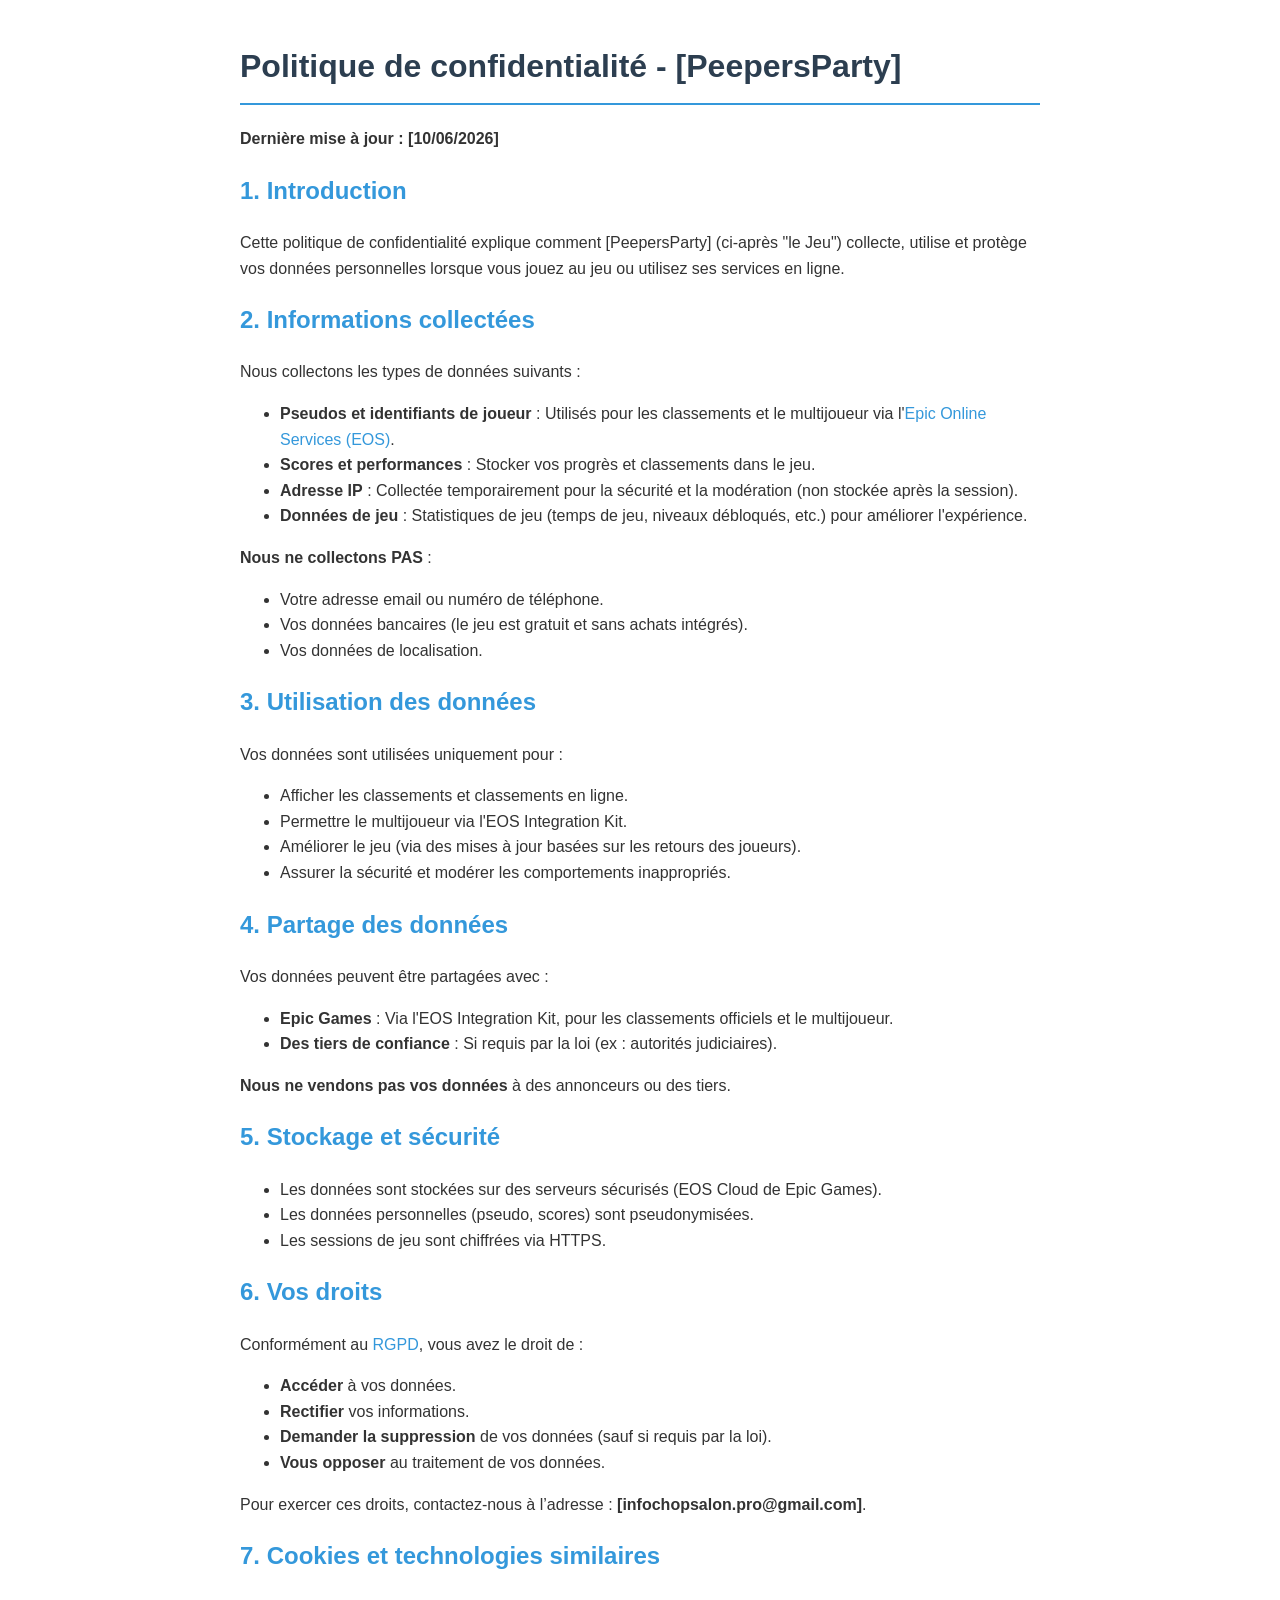
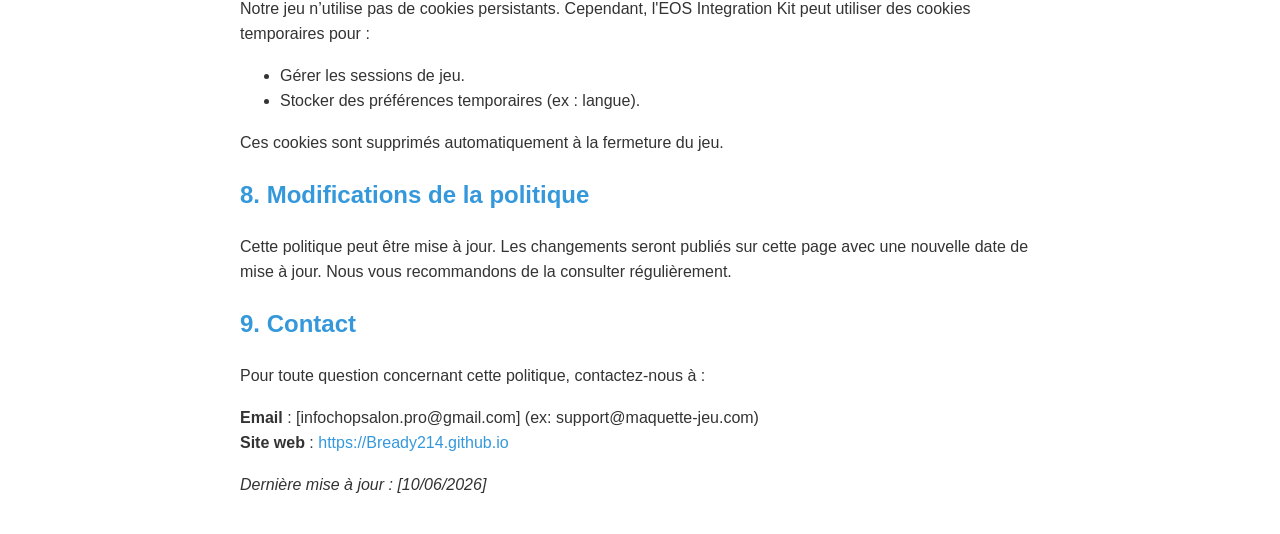
==== privacy-policy.html @ 351abbfc "Create privacy-policy.html" ====
<!DOCTYPE html>
<html>
<head>
    <title>Politique de confidentialité - [PeepersParty]</title>
    <meta charset="UTF-8">
    <style>
        body { font-family: Arial, sans-serif; line-height: 1.6; padding: 20px; max-width: 800px; margin: 0 auto; color: #333; }
        h1 { color: #2c3e50; border-bottom: 2px solid #3498db; padding-bottom: 10px; }
        h2 { color: #3498db; margin-top: 20px; }
        a { color: #3498db; text-decoration: none; }
        a:hover { text-decoration: underline; }
    </style>
</head>
<body>
    <h1>Politique de confidentialité - [PeepersParty]</h1>

    <p><strong>Dernière mise à jour : [10/06/2026]</strong></p>

    <h2>1. Introduction</h2>
    <p>Cette politique de confidentialité explique comment [PeepersParty] (ci-après "le Jeu") collecte, utilise et protège vos données personnelles lorsque vous jouez au jeu ou utilisez ses services en ligne.</p>

    <h2>2. Informations collectées</h2>
    <p>Nous collectons les types de données suivants :</p>
    <ul>
        <li><strong>Pseudos et identifiants de joueur</strong> : Utilisés pour les classements et le multijoueur via l'<a href="https://dev.epicgames.com/docs/fr/services" target="_blank">Epic Online Services (EOS)</a>.</li>
        <li><strong>Scores et performances</strong> : Stocker vos progrès et classements dans le jeu.</li>
        <li><strong>Adresse IP</strong> : Collectée temporairement pour la sécurité et la modération (non stockée après la session).</li>
        <li><strong>Données de jeu</strong> : Statistiques de jeu (temps de jeu, niveaux débloqués, etc.) pour améliorer l'expérience.</li>
    </ul>
    <p><strong>Nous ne collectons PAS</strong> :</p>
    <ul>
        <li>Votre adresse email ou numéro de téléphone.</li>
        <li>Vos données bancaires (le jeu est gratuit et sans achats intégrés).</li>
        <li>Vos données de localisation.</li>
    </ul>

    <h2>3. Utilisation des données</h2>
    <p>Vos données sont utilisées uniquement pour :</p>
    <ul>
        <li>Afficher les classements et classements en ligne.</li>
        <li>Permettre le multijoueur via l'EOS Integration Kit.</li>
        <li>Améliorer le jeu (via des mises à jour basées sur les retours des joueurs).</li>
        <li>Assurer la sécurité et modérer les comportements inappropriés.</li>
    </ul>

    <h2>4. Partage des données</h2>
    <p>Vos données peuvent être partagées avec :</p>
    <ul>
        <li><strong>Epic Games</strong> : Via l'EOS Integration Kit, pour les classements officiels et le multijoueur.</li>
        <li><strong>Des tiers de confiance</strong> : Si requis par la loi (ex : autorités judiciaires).</li>
    </ul>
    <p><strong>Nous ne vendons pas vos données</strong> à des annonceurs ou des tiers.</p>

    <h2>5. Stockage et sécurité</h2>
    <ul>
        <li>Les données sont stockées sur des serveurs sécurisés (EOS Cloud de Epic Games).</li>
        <li>Les données personnelles (pseudo, scores) sont pseudonymisées.</li>
        <li>Les sessions de jeu sont chiffrées via HTTPS.</li>
    </ul>

    <h2>6. Vos droits</h2>
    <p>Conformément au <a href="https://eur-lex.europa.eu/legal-content/FR/TXT/?uri=CELEX%3A32016R0679" target="_blank">RGPD</a>, vous avez le droit de :</p>
    <ul>
        <li><strong>Accéder</strong> à vos données.</li>
        <li><strong>Rectifier</strong> vos informations.</li>
        <li><strong>Demander la suppression</strong> de vos données (sauf si requis par la loi).</li>
        <li><strong>Vous opposer</strong> au traitement de vos données.</li>
    </ul>
    <p>Pour exercer ces droits, contactez-nous à l’adresse : <strong>[infochopsalon.pro@gmail.com]</strong>.</p>

    <h2>7. Cookies et technologies similaires</h2>
    <p>Notre jeu n’utilise pas de cookies persistants. Cependant, l'EOS Integration Kit peut utiliser des cookies temporaires pour :</p>
    <ul>
        <li>Gérer les sessions de jeu.</li>
        <li>Stocker des préférences temporaires (ex : langue).</li>
    </ul>
    <p>Ces cookies sont supprimés automatiquement à la fermeture du jeu.</p>

    <h2>8. Modifications de la politique</h2>
    <p>Cette politique peut être mise à jour. Les changements seront publiés sur cette page avec une nouvelle date de mise à jour. Nous vous recommandons de la consulter régulièrement.</p>

    <h2>9. Contact</h2>
    <p>Pour toute question concernant cette politique, contactez-nous à :</p>
    <p><strong>Email</strong> : [infochopsalon.pro@gmail.com] (ex: support@maquette-jeu.com)<br>
    <strong>Site web</strong> : <a href="https://Bready214.github.io">https://Bready214.github.io</a></p>

    <p><em>Dernière mise à jour : [10/06/2026]</em></p>
</body>
</html>
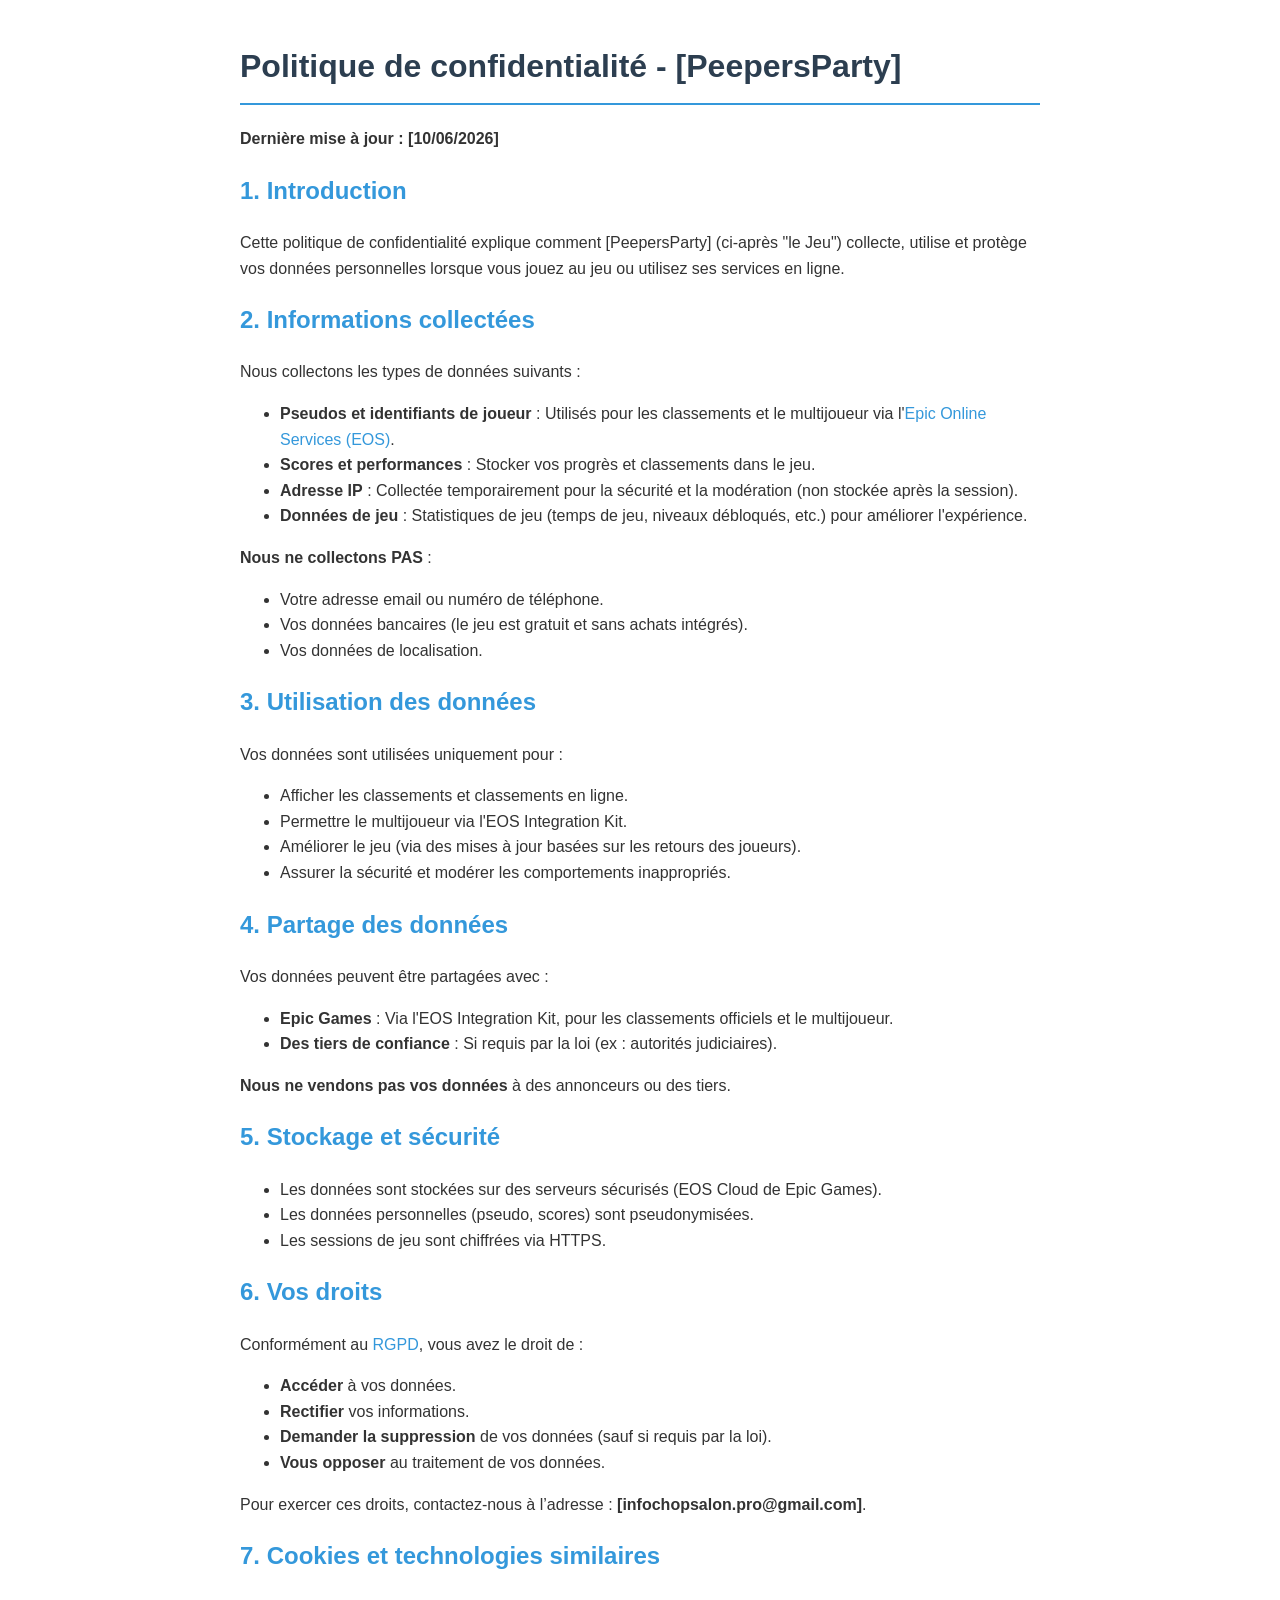
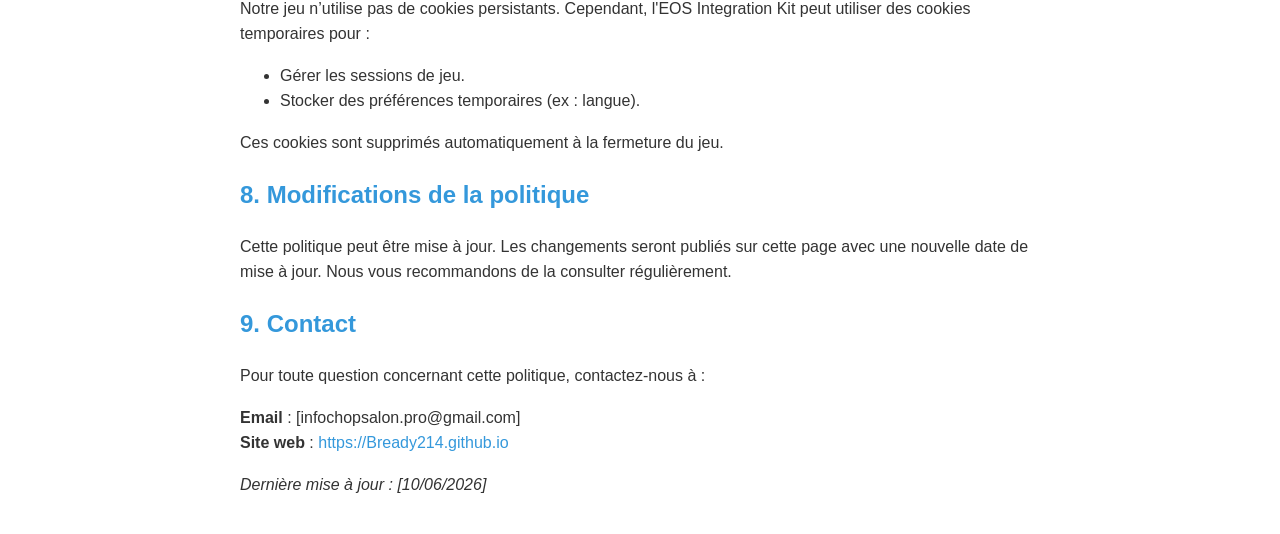
==== commit 60c67555: "Update privacy-policy.html" ====
--- a/privacy-policy.html
+++ b/privacy-policy.html
@@ -81,7 +81,7 @@
 
     <h2>9. Contact</h2>
     <p>Pour toute question concernant cette politique, contactez-nous à :</p>
-    <p><strong>Email</strong> : [infochopsalon.pro@gmail.com] (ex: support@maquette-jeu.com)<br>
+    <p><strong>Email</strong> : [infochopsalon.pro@gmail.com]<br>
     <strong>Site web</strong> : <a href="https://Bready214.github.io">https://Bready214.github.io</a></p>
 
     <p><em>Dernière mise à jour : [10/06/2026]</em></p>
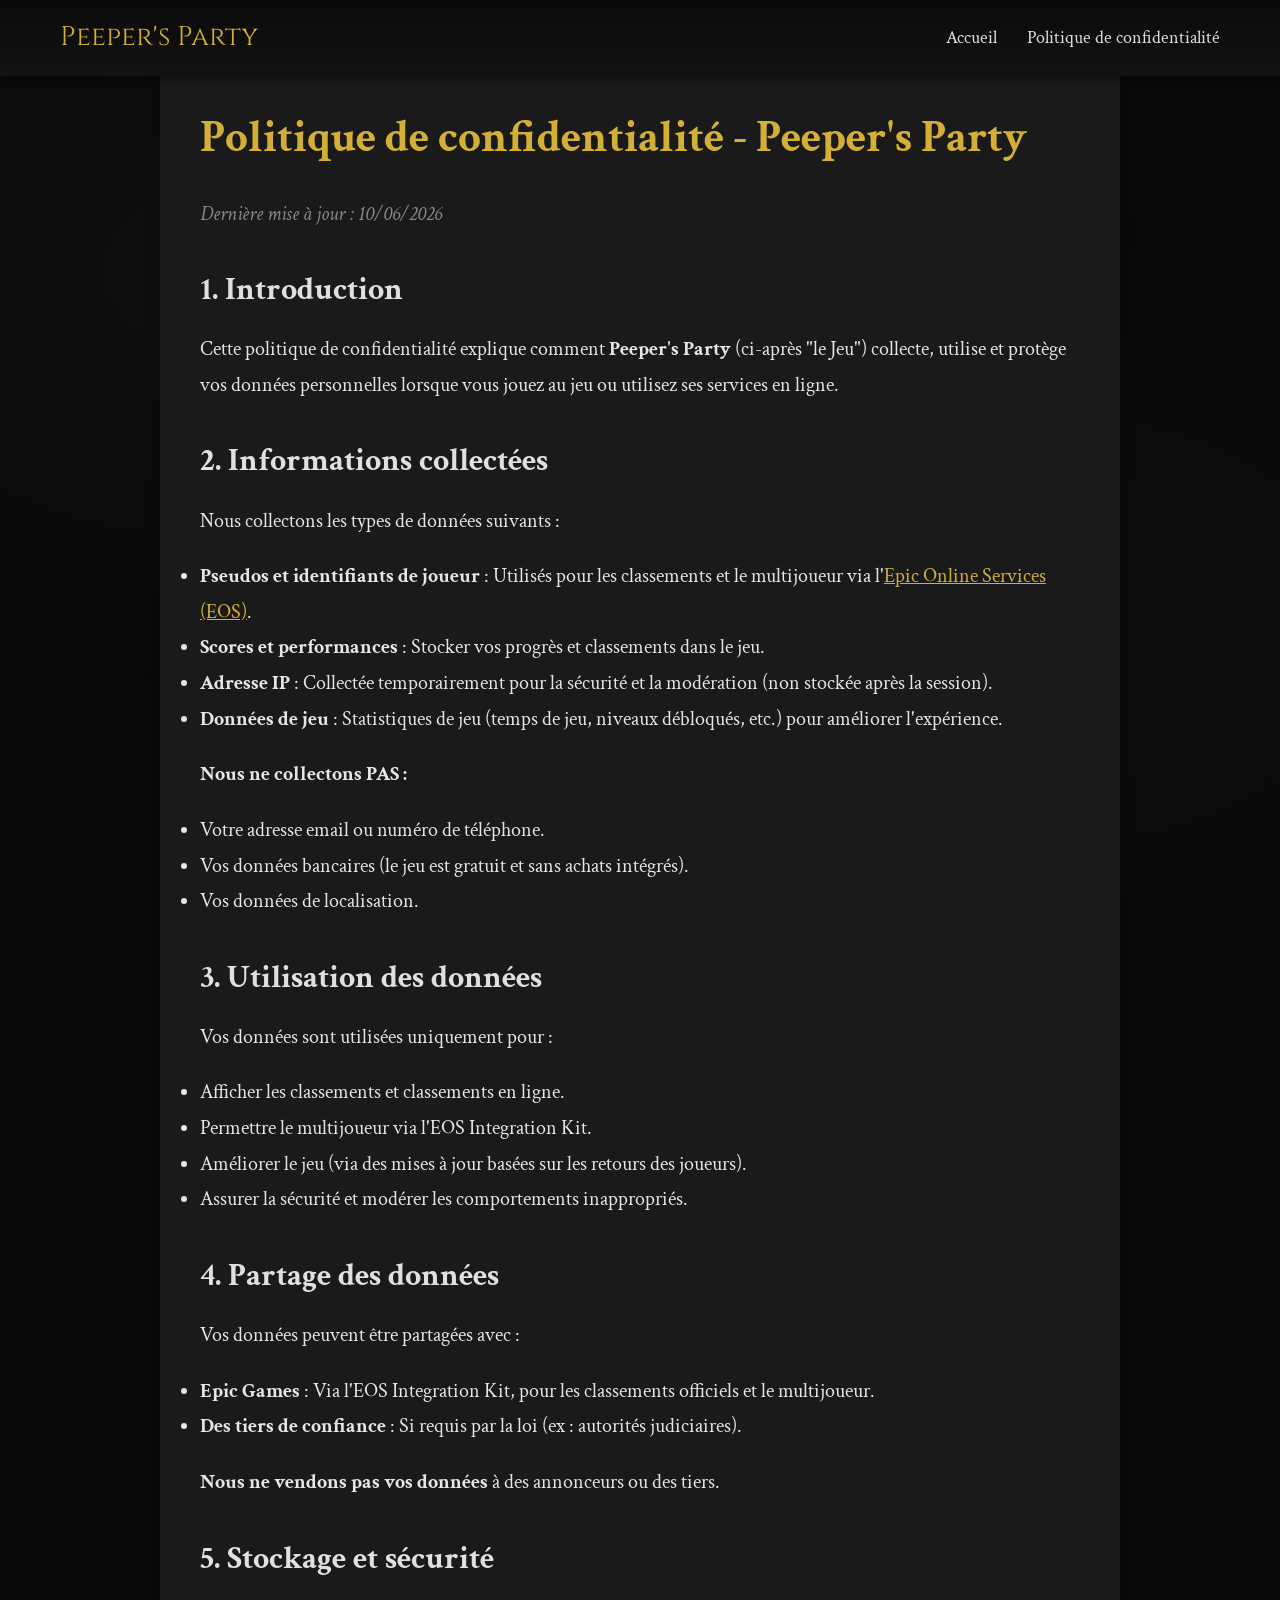
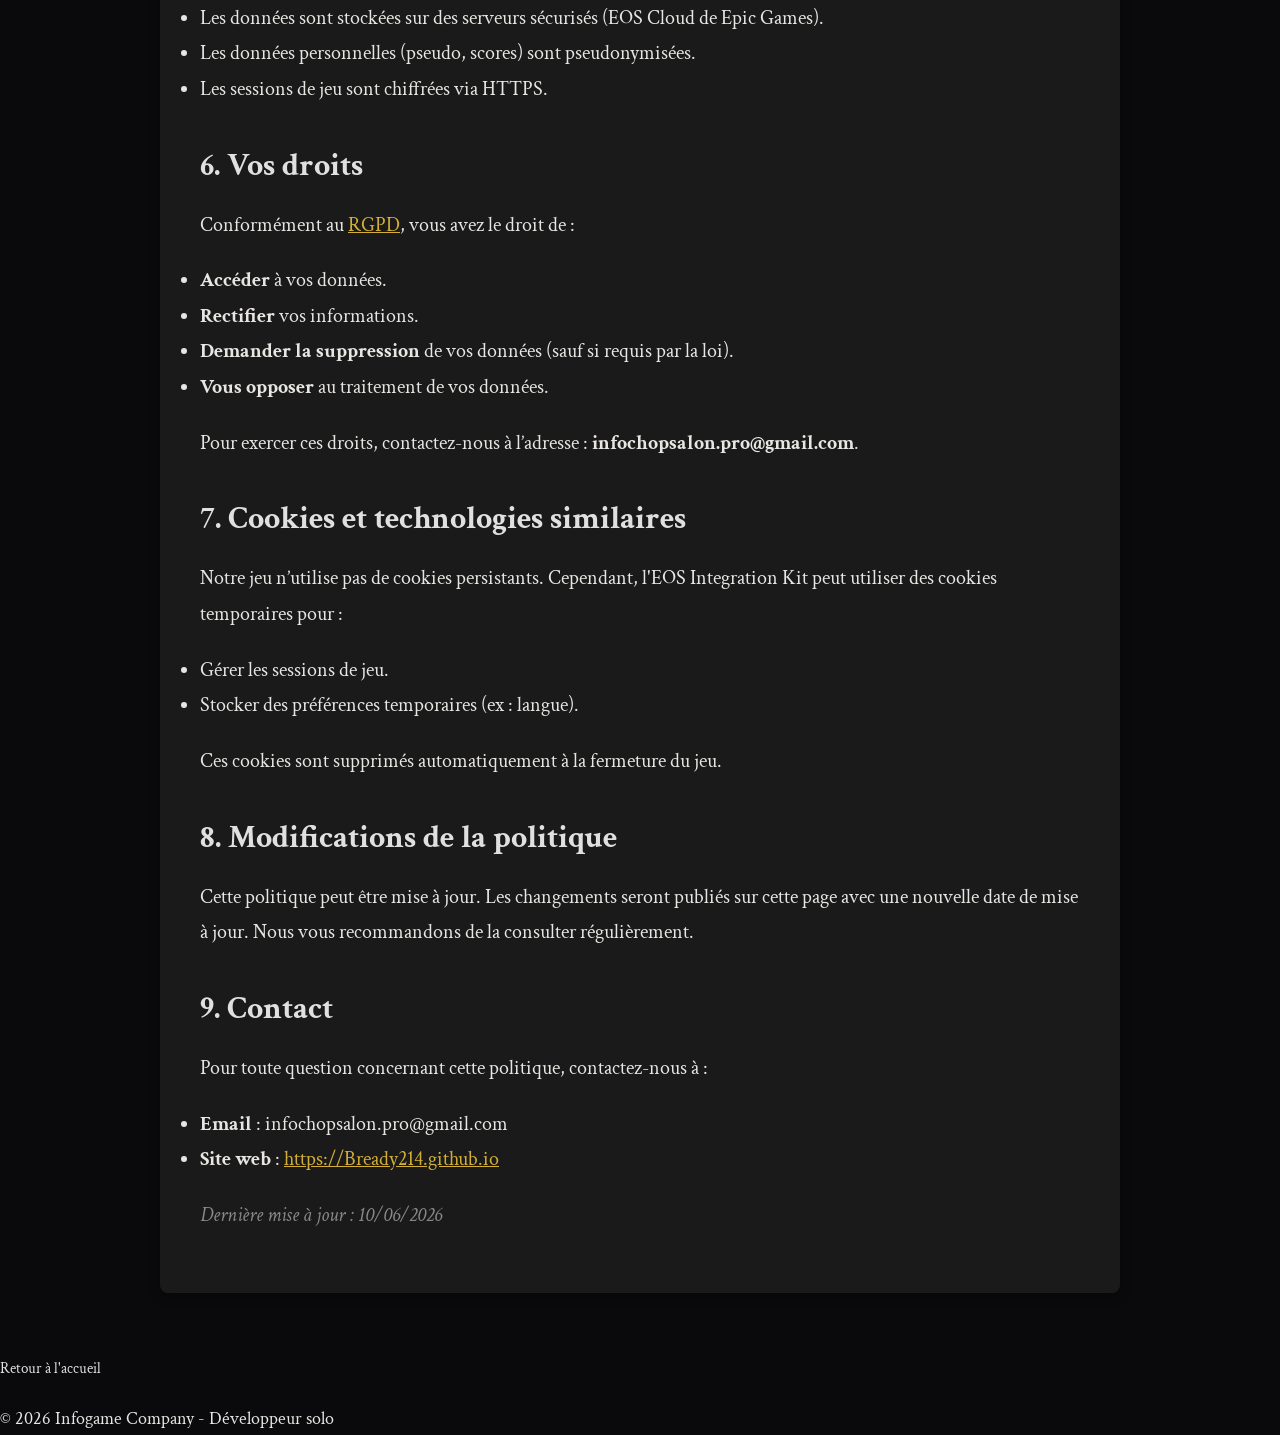
==== commit e4e3bb8e: "update" ====
--- a/privacy-policy.html
+++ b/privacy-policy.html
@@ -1,89 +1,111 @@
 <!DOCTYPE html>
-<html>
+<html lang="fr">
 <head>
-    <title>Politique de confidentialité - [PeepersParty]</title>
     <meta charset="UTF-8">
-    <style>
-        body { font-family: Arial, sans-serif; line-height: 1.6; padding: 20px; max-width: 800px; margin: 0 auto; color: #333; }
-        h1 { color: #2c3e50; border-bottom: 2px solid #3498db; padding-bottom: 10px; }
-        h2 { color: #3498db; margin-top: 20px; }
-        a { color: #3498db; text-decoration: none; }
-        a:hover { text-decoration: underline; }
-    </style>
+    <meta name="viewport" content="width=device-width, initial-scale=1.0">
+    <title>Politique de confidentialité - Peeper's Party</title>
+    <link rel="stylesheet" href="style.css">
+    <link href="https://fonts.googleapis.com/css2?family=Cinzel:wght@400;700&family=Crimson+Text:wght@400;600&display=swap" rel="stylesheet">
 </head>
 <body>
-    <h1>Politique de confidentialité - [PeepersParty]</h1>
+    <!-- Menu de navigation -->
+    <nav class="navbar">
+        <div class="container">
+            <a href="index.html" class="logo-nav">Peeper's Party</a>
+            <ul class="nav-links">
+                <li><a href="index.html">Accueil</a></li>
+                <li><a href="privacy-policy.html">Politique de confidentialité</a></li>
+            </ul>
+        </div>
+    </nav>
 
-    <p><strong>Dernière mise à jour : [10/06/2026]</strong></p>
+    <!-- Section Politique de confidentialité -->
+    <section class="privacy-policy">
+        <div class="policy-content">
+            <h1>Politique de confidentialité - Peeper's Party</h1>
+            <p class="last-update">Dernière mise à jour : 10/06/2026</p>
 
-    <h2>1. Introduction</h2>
-    <p>Cette politique de confidentialité explique comment [PeepersParty] (ci-après "le Jeu") collecte, utilise et protège vos données personnelles lorsque vous jouez au jeu ou utilisez ses services en ligne.</p>
+            <h2>1. Introduction</h2>
+            <p>
+                Cette politique de confidentialité explique comment <strong>Peeper's Party</strong> (ci-après "le Jeu") collecte, utilise et protège vos données personnelles lorsque vous jouez au jeu ou utilisez ses services en ligne.
+            </p>
 
-    <h2>2. Informations collectées</h2>
-    <p>Nous collectons les types de données suivants :</p>
-    <ul>
-        <li><strong>Pseudos et identifiants de joueur</strong> : Utilisés pour les classements et le multijoueur via l'<a href="https://dev.epicgames.com/docs/fr/services" target="_blank">Epic Online Services (EOS)</a>.</li>
-        <li><strong>Scores et performances</strong> : Stocker vos progrès et classements dans le jeu.</li>
-        <li><strong>Adresse IP</strong> : Collectée temporairement pour la sécurité et la modération (non stockée après la session).</li>
-        <li><strong>Données de jeu</strong> : Statistiques de jeu (temps de jeu, niveaux débloqués, etc.) pour améliorer l'expérience.</li>
-    </ul>
-    <p><strong>Nous ne collectons PAS</strong> :</p>
-    <ul>
-        <li>Votre adresse email ou numéro de téléphone.</li>
-        <li>Vos données bancaires (le jeu est gratuit et sans achats intégrés).</li>
-        <li>Vos données de localisation.</li>
-    </ul>
+            <h2>2. Informations collectées</h2>
+            <p>Nous collectons les types de données suivants :</p>
+            <ul>
+                <li><strong>Pseudos et identifiants de joueur</strong> : Utilisés pour les classements et le multijoueur via l'<a href="https://dev.epicgames.com/docs/fr/services" target="_blank">Epic Online Services (EOS)</a>.</li>
+                <li><strong>Scores et performances</strong> : Stocker vos progrès et classements dans le jeu.</li>
+                <li><strong>Adresse IP</strong> : Collectée temporairement pour la sécurité et la modération (non stockée après la session).</li>
+                <li><strong>Données de jeu</strong> : Statistiques de jeu (temps de jeu, niveaux débloqués, etc.) pour améliorer l'expérience.</li>
+            </ul>
+            <p><strong>Nous ne collectons PAS :</strong></p>
+            <ul>
+                <li>Votre adresse email ou numéro de téléphone.</li>
+                <li>Vos données bancaires (le jeu est gratuit et sans achats intégrés).</li>
+                <li>Vos données de localisation.</li>
+            </ul>
 
-    <h2>3. Utilisation des données</h2>
-    <p>Vos données sont utilisées uniquement pour :</p>
-    <ul>
-        <li>Afficher les classements et classements en ligne.</li>
-        <li>Permettre le multijoueur via l'EOS Integration Kit.</li>
-        <li>Améliorer le jeu (via des mises à jour basées sur les retours des joueurs).</li>
-        <li>Assurer la sécurité et modérer les comportements inappropriés.</li>
-    </ul>
+            <h2>3. Utilisation des données</h2>
+            <p>Vos données sont utilisées uniquement pour :</p>
+            <ul>
+                <li>Afficher les classements et classements en ligne.</li>
+                <li>Permettre le multijoueur via l'EOS Integration Kit.</li>
+                <li>Améliorer le jeu (via des mises à jour basées sur les retours des joueurs).</li>
+                <li>Assurer la sécurité et modérer les comportements inappropriés.</li>
+            </ul>
 
-    <h2>4. Partage des données</h2>
-    <p>Vos données peuvent être partagées avec :</p>
-    <ul>
-        <li><strong>Epic Games</strong> : Via l'EOS Integration Kit, pour les classements officiels et le multijoueur.</li>
-        <li><strong>Des tiers de confiance</strong> : Si requis par la loi (ex : autorités judiciaires).</li>
-    </ul>
-    <p><strong>Nous ne vendons pas vos données</strong> à des annonceurs ou des tiers.</p>
+            <h2>4. Partage des données</h2>
+            <p>Vos données peuvent être partagées avec :</p>
+            <ul>
+                <li><strong>Epic Games</strong> : Via l'EOS Integration Kit, pour les classements officiels et le multijoueur.</li>
+                <li><strong>Des tiers de confiance</strong> : Si requis par la loi (ex : autorités judiciaires).</li>
+            </ul>
+            <p><strong>Nous ne vendons pas vos données</strong> à des annonceurs ou des tiers.</p>
 
-    <h2>5. Stockage et sécurité</h2>
-    <ul>
-        <li>Les données sont stockées sur des serveurs sécurisés (EOS Cloud de Epic Games).</li>
-        <li>Les données personnelles (pseudo, scores) sont pseudonymisées.</li>
-        <li>Les sessions de jeu sont chiffrées via HTTPS.</li>
-    </ul>
+            <h2>5. Stockage et sécurité</h2>
+            <ul>
+                <li>Les données sont stockées sur des serveurs sécurisés (EOS Cloud de Epic Games).</li>
+                <li>Les données personnelles (pseudo, scores) sont pseudonymisées.</li>
+                <li>Les sessions de jeu sont chiffrées via HTTPS.</li>
+            </ul>
 
-    <h2>6. Vos droits</h2>
-    <p>Conformément au <a href="https://eur-lex.europa.eu/legal-content/FR/TXT/?uri=CELEX%3A32016R0679" target="_blank">RGPD</a>, vous avez le droit de :</p>
-    <ul>
-        <li><strong>Accéder</strong> à vos données.</li>
-        <li><strong>Rectifier</strong> vos informations.</li>
-        <li><strong>Demander la suppression</strong> de vos données (sauf si requis par la loi).</li>
-        <li><strong>Vous opposer</strong> au traitement de vos données.</li>
-    </ul>
-    <p>Pour exercer ces droits, contactez-nous à l’adresse : <strong>[infochopsalon.pro@gmail.com]</strong>.</p>
+            <h2>6. Vos droits</h2>
+            <p>Conformément au <a href="https://eur-lex.europa.eu/legal-content/FR/TXT/?uri=CELEX%3A32016R0679" target="_blank">RGPD</a>, vous avez le droit de :</p>
+            <ul>
+                <li><strong>Accéder</strong> à vos données.</li>
+                <li><strong>Rectifier</strong> vos informations.</li>
+                <li><strong>Demander la suppression</strong> de vos données (sauf si requis par la loi).</li>
+                <li><strong>Vous opposer</strong> au traitement de vos données.</li>
+            </ul>
+            <p>Pour exercer ces droits, contactez-nous à l’adresse : <strong>infochopsalon.pro@gmail.com</strong>.</p>
 
-    <h2>7. Cookies et technologies similaires</h2>
-    <p>Notre jeu n’utilise pas de cookies persistants. Cependant, l'EOS Integration Kit peut utiliser des cookies temporaires pour :</p>
-    <ul>
-        <li>Gérer les sessions de jeu.</li>
-        <li>Stocker des préférences temporaires (ex : langue).</li>
-    </ul>
-    <p>Ces cookies sont supprimés automatiquement à la fermeture du jeu.</p>
+            <h2>7. Cookies et technologies similaires</h2>
+            <p>Notre jeu n’utilise pas de cookies persistants. Cependant, l'EOS Integration Kit peut utiliser des cookies temporaires pour :</p>
+            <ul>
+                <li>Gérer les sessions de jeu.</li>
+                <li>Stocker des préférences temporaires (ex : langue).</li>
+            </ul>
+            <p>Ces cookies sont supprimés automatiquement à la fermeture du jeu.</p>
 
-    <h2>8. Modifications de la politique</h2>
-    <p>Cette politique peut être mise à jour. Les changements seront publiés sur cette page avec une nouvelle date de mise à jour. Nous vous recommandons de la consulter régulièrement.</p>
+            <h2>8. Modifications de la politique</h2>
+            <p>Cette politique peut être mise à jour. Les changements seront publiés sur cette page avec une nouvelle date de mise à jour. Nous vous recommandons de la consulter régulièrement.</p>
 
-    <h2>9. Contact</h2>
-    <p>Pour toute question concernant cette politique, contactez-nous à :</p>
-    <p><strong>Email</strong> : [infochopsalon.pro@gmail.com]<br>
-    <strong>Site web</strong> : <a href="https://Bready214.github.io">https://Bready214.github.io</a></p>
+            <h2>9. Contact</h2>
+            <p>Pour toute question concernant cette politique, contactez-nous à :</p>
+            <ul>
+                <li><strong>Email</strong> : infochopsalon.pro@gmail.com</li>
+                <li><strong>Site web</strong> : <a href="https://Bready214.github.io" target="_blank">https://Bready214.github.io</a></li>
+            </ul>
+            <p class="last-update">Dernière mise à jour : 10/06/2026</p>
+        </div>
+    </section>
 
-    <p><em>Dernière mise à jour : [10/06/2026]</em></p>
+    <!-- Footer -->
+    <footer>
+        <div class="footer-links">
+            <a href="index.html">Retour à l'accueil</a>
+        </div>
+        <p>© 2026 Infogame Company - Développeur solo</p>
+    </footer>
 </body>
 </html>
--- a/style.css
+++ b/style.css
@@ -0,0 +1,901 @@
+/* ========================================
+   Peeper's Party - Styles
+   Theme: Sombre, Elegant, Gaming
+   ======================================== */
+
+/* CSS Variables */
+:root {
+    --bg-primary: #0a0a0c;
+    --bg-secondary: #12121a;
+    --bg-tertiary: #1a1a24;
+    --bg-card: #16161f;
+    
+    --text-primary: #e8e6e3;
+    --text-secondary: #a0a0a0;
+    --text-muted: #6a6a6a;
+    
+    --accent-gold: #c9a227;
+    --accent-gold-light: #e8c547;
+    --accent-green: #4a7c59;
+    --accent-green-light: #5fa872;
+    
+    --border-color: #2a2a36;
+    --border-gold: #8b7355;
+    
+    --font-display: 'Cinzel', serif;
+    --font-body: 'Crimson Text', serif;
+    
+    --shadow-sm: 0 2px 8px rgba(0,0,0,0.3);
+    --shadow-md: 0 4px 20px rgba(0,0,0,0.4);
+    --shadow-lg: 0 8px 40px rgba(0,0,0,0.5);
+    --shadow-gold: 0 0 30px rgba(201, 162, 39, 0.15);
+    
+    --transition: all 0.3s ease;
+    --transition-slow: all 0.6s ease;
+}
+
+/* Reset & Base */
+*, *::before, *::after {
+    box-sizing: border-box;
+    margin: 0;
+    padding: 0;
+}
+
+html {
+    scroll-behavior: smooth;
+}
+
+body {
+    font-family: var(--font-body);
+    font-size: 18px;
+    line-height: 1.7;
+    color: var(--text-primary);
+    background: var(--bg-primary);
+    overflow-x: hidden;
+}
+
+/* Background texture */
+body::before {
+    content: '';
+    position: fixed;
+    top: 0;
+    left: 0;
+    width: 100%;
+    height: 100%;
+    background-image: 
+        radial-gradient(ellipse at 20% 30%, rgba(201, 162, 39, 0.03) 0%, transparent 50%),
+        radial-gradient(ellipse at 80% 70%, rgba(74, 124, 89, 0.03) 0%, transparent 50%);
+    pointer-events: none;
+    z-index: -1;
+}
+
+a {
+    color: var(--accent-gold);
+    text-decoration: none;
+    transition: var(--transition);
+}
+
+a:hover {
+    color: var(--accent-gold-light);
+}
+
+img {
+    max-width: 100%;
+    height: auto;
+}
+
+/* ========================================
+   Navigation
+   ======================================== */
+
+.navbar {
+    position: fixed;
+    top: 0;
+    left: 0;
+    width: 100%;
+    z-index: 1000;
+    padding: 1rem 0;
+    background: linear-gradient(to bottom, rgba(10, 10, 12, 0.95), transparent);
+    transition: var(--transition);
+}
+
+.navbar.scrolled {
+    background: rgba(10, 10, 12, 0.98);
+    box-shadow: var(--shadow-md);
+    padding: 0.7rem 0;
+}
+
+.nav-container {
+    max-width: 1200px;
+    margin: 0 auto;
+    padding: 0 2rem;
+    display: flex;
+    align-items: center;
+    justify-content: space-between;
+}
+
+.logo {
+    display: flex;
+    align-items: center;
+    gap: 0.75rem;
+}
+
+.logo-img {
+    width: 40px;
+    height: 40px;
+    border-radius: 8px;
+    object-fit: cover;
+}
+
+.logo-text {
+    font-family: var(--font-display);
+    font-size: 1.4rem;
+    font-weight: 600;
+    color: var(--text-primary);
+    letter-spacing: 2px;
+}
+
+.nav-menu {
+    display: flex;
+    list-style: none;
+    gap: 2.5rem;
+}
+
+.nav-link {
+    font-family: var(--font-display);
+    font-size: 0.9rem;
+    color: var(--text-secondary);
+    letter-spacing: 1px;
+    text-transform: uppercase;
+    position: relative;
+    padding: 0.5rem 0;
+}
+
+.nav-link::after {
+    content: '';
+    position: absolute;
+    bottom: 0;
+    left: 0;
+    width: 0;
+    height: 2px;
+    background: var(--accent-gold);
+    transition: var(--transition);
+}
+
+.nav-link:hover {
+    color: var(--accent-gold);
+}
+
+.nav-link:hover::after {
+    width: 100%;
+}
+
+.nav-toggle {
+    display: none;
+    flex-direction: column;
+    gap: 5px;
+    background: none;
+    border: none;
+    cursor: pointer;
+    padding: 5px;
+}
+
+.nav-toggle span {
+    width: 25px;
+    height: 2px;
+    background: var(--text-primary);
+    transition: var(--transition);
+}
+
+/* ========================================
+   Hero Section
+   ======================================== */
+
+.hero {
+    position: relative;
+    min-height: 100vh;
+    display: flex;
+    align-items: center;
+    justify-content: center;
+    background: 
+        linear-gradient(to bottom, rgba(10, 10, 12, 0.7), rgba(10, 10, 12, 0.9)),
+        url('images/hero-bg.jpg') center/cover no-repeat;
+}
+
+.hero-overlay {
+    position: absolute;
+    top: 0;
+    left: 0;
+    width: 100%;
+    height: 100%;
+    background: 
+        radial-gradient(circle at 30% 20%, rgba(201, 162, 39, 0.08) 0%, transparent 40%),
+        radial-gradient(circle at 70% 80%, rgba(74, 124, 89, 0.06) 0%, transparent 40%);
+    pointer-events: none;
+}
+
+.hero-content {
+    text-align: center;
+    max-width: 800px;
+    padding: 2rem;
+    animation: fadeInUp 1s ease forwards;
+}
+
+@keyframes fadeInUp {
+    from {
+        opacity: 0;
+        transform: translateY(30px);
+    }
+    to {
+        opacity: 1;
+        transform: translateY(0);
+    }
+}
+
+.hero-badge {
+    display: inline-block;
+    padding: 0.5rem 1.2rem;
+    background: rgba(201, 162, 39, 0.15);
+    border: 1px solid var(--accent-gold);
+    border-radius: 30px;
+    font-family: var(--font-display);
+    font-size: 0.8rem;
+    color: var(--accent-gold);
+    letter-spacing: 2px;
+    text-transform: uppercase;
+    margin-bottom: 1.5rem;
+}
+
+.hero-title {
+    font-family: var(--font-display);
+    font-size: clamp(3rem, 8vw, 6rem);
+    font-weight: 700;
+    color: var(--text-primary);
+    letter-spacing: 8px;
+    text-transform: uppercase;
+    margin-bottom: 1rem;
+    text-shadow: 0 0 40px rgba(201, 162, 39, 0.3);
+}
+
+.hero-subtitle {
+    font-size: 1.3rem;
+    color: var(--text-secondary);
+    margin-bottom: 2.5rem;
+    font-style: italic;
+}
+
+.hero-cta {
+    display: flex;
+    gap: 1.5rem;
+    justify-content: center;
+    flex-wrap: wrap;
+}
+
+.btn {
+    display: inline-block;
+    padding: 1rem 2.5rem;
+    font-family: var(--font-display);
+    font-size: 0.9rem;
+    letter-spacing: 2px;
+    text-transform: uppercase;
+    border-radius: 4px;
+    cursor: pointer;
+    transition: var(--transition);
+    text-decoration: none;
+}
+
+.btn-primary {
+    background: var(--accent-gold);
+    color: var(--bg-primary);
+    border: 2px solid var(--accent-gold);
+}
+
+.btn-primary:hover {
+    background: var(--accent-gold-light);
+    border-color: var(--accent-gold-light);
+    box-shadow: var(--shadow-gold);
+    transform: translateY(-2px);
+}
+
+.btn-secondary {
+    background: transparent;
+    color: var(--text-primary);
+    border: 2px solid var(--text-secondary);
+}
+
+.btn-secondary:hover {
+    border-color: var(--accent-gold);
+    color: var(--accent-gold);
+    transform: translateY(-2px);
+}
+
+.hero-scroll {
+    position: absolute;
+    bottom: 2rem;
+    left: 50%;
+    transform: translateX(-50%);
+    display: flex;
+    flex-direction: column;
+    align-items: center;
+    gap: 0.5rem;
+    color: var(--text-muted);
+    font-size: 0.8rem;
+    letter-spacing: 2px;
+    text-transform: uppercase;
+    animation: bounce 2s infinite;
+}
+
+@keyframes bounce {
+    0%, 100% { transform: translateX(-50%) translateY(0); }
+    50% { transform: translateX(-50%) translateY(10px); }
+}
+
+.scroll-indicator {
+    width: 20px;
+    height: 30px;
+    border: 2px solid var(--text-muted);
+    border-radius: 10px;
+    position: relative;
+}
+
+.scroll-indicator::before {
+    content: '';
+    position: absolute;
+    top: 6px;
+    left: 50%;
+    transform: translateX(-50%);
+    width: 4px;
+    height: 8px;
+    background: var(--accent-gold);
+    border-radius: 2px;
+    animation: scrollAnim 1.5s infinite;
+}
+
+@keyframes scrollAnim {
+    0% { opacity: 1; transform: translateX(-50%) translateY(0); }
+    100% { opacity: 0; transform: translateX(-50%) translateY(10px); }
+}
+
+/* ========================================
+   Sections
+   ======================================== */
+
+.section {
+    padding: 6rem 0;
+    position: relative;
+}
+
+.container {
+    max-width: 1100px;
+    margin: 0 auto;
+    padding: 0 2rem;
+}
+
+.section-header {
+    text-align: center;
+    margin-bottom: 4rem;
+}
+
+.section-tag {
+    display: inline-block;
+    font-family: var(--font-display);
+    font-size: 0.8rem;
+    color: var(--accent-gold);
+    letter-spacing: 3px;
+    text-transform: uppercase;
+    margin-bottom: 1rem;
+}
+
+.section-title {
+    font-family: var(--font-display);
+    font-size: clamp(2rem, 5vw, 3rem);
+    color: var(--text-primary);
+    letter-spacing: 4px;
+    position: relative;
+    display: inline-block;
+}
+
+.section-title::after {
+    content: '';
+    position: absolute;
+    bottom: -10px;
+    left: 50%;
+    transform: translateX(-50%);
+    width: 60px;
+    height: 3px;
+    background: linear-gradient(to right, transparent, var(--accent-gold), transparent);
+}
+
+/* About Section */
+.about {
+    background: var(--bg-secondary);
+}
+
+.about-content {
+    display: grid;
+    grid-template-columns: 1fr 1fr;
+    gap: 4rem;
+    align-items: center;
+    margin-bottom: 4rem;
+}
+
+.about-text .lead {
+    font-size: 1.4rem;
+    color: var(--text-primary);
+    margin-bottom: 1.5rem;
+    font-style: italic;
+}
+
+.about-text p {
+    color: var(--text-secondary);
+    margin-bottom: 1.5rem;
+}
+
+.about-notice {
+    display: flex;
+    gap: 1rem;
+    padding: 1.5rem;
+    background: rgba(201, 162, 39, 0.08);
+    border: 1px solid var(--border-gold);
+    border-radius: 8px;
+    margin-top: 2rem;
+}
+
+.notice-icon {
+    width: 32px;
+    height: 32px;
+    color: var(--accent-gold);
+    flex-shrink: 0;
+}
+
+.about-notice strong {
+    color: var(--accent-gold);
+    display: block;
+    margin-bottom: 0.5rem;
+}
+
+.about-notice p {
+    font-size: 0.95rem;
+    margin: 0;
+    color: var(--text-secondary);
+}
+
+.about-image {
+    position: relative;
+    border-radius: 12px;
+    overflow: hidden;
+    border: 1px solid var(--border-color);
+}
+
+.about-image img {
+    width: 100%;
+    display: block;
+}
+
+.image-placeholder {
+    width: 100%;
+    height: 300px;
+    background: linear-gradient(135deg, var(--bg-tertiary), var(--bg-card));
+    display: flex;
+    align-items: center;
+    justify-content: center;
+    color: var(--text-muted);
+    font-family: var(--font-display);
+    font-size: 0.9rem;
+    letter-spacing: 2px;
+}
+
+.features {
+    display: grid;
+    grid-template-columns: repeat(auto-fit, minmax(280px, 1fr));
+    gap: 2rem;
+}
+
+.feature-card {
+    background: var(--bg-card);
+    padding: 2rem;
+    border-radius: 12px;
+    border: 1px solid var(--border-color);
+    text-align: center;
+    transition: var(--transition);
+}
+
+.feature-card:hover {
+    border-color: var(--accent-gold);
+    transform: translateY(-5px);
+    box-shadow: var(--shadow-gold);
+}
+
+.feature-icon {
+    font-size: 3rem;
+    margin-bottom: 1rem;
+}
+
+.feature-card h3 {
+    font-family: var(--font-display);
+    font-size: 1.2rem;
+    color: var(--text-primary);
+    letter-spacing: 2px;
+    margin-bottom: 1rem;
+}
+
+.feature-card p {
+    color: var(--text-secondary);
+    font-size: 0.95rem;
+}
+
+/* Download Section */
+.download {
+    background: linear-gradient(to bottom, var(--bg-primary), var(--bg-secondary));
+}
+
+.download-content {
+    text-align: center;
+    max-width: 700px;
+    margin: 0 auto;
+}
+
+.download-intro {
+    font-size: 1.2rem;
+    color: var(--text-secondary);
+    margin-bottom: 2rem;
+}
+
+.itch-embed {
+    display: flex;
+    justify-content: center;
+    margin-bottom: 2rem;
+}
+
+.itch-embed iframe {
+    border-radius: 8px;
+    box-shadow: var(--shadow-lg);
+}
+
+.download-info {
+    display: flex;
+    justify-content: center;
+    gap: 3rem;
+    flex-wrap: wrap;
+    padding: 2rem;
+    background: var(--bg-card);
+    border-radius: 12px;
+    border: 1px solid var(--border-color);
+}
+
+.info-item {
+    text-align: center;
+}
+
+.info-label {
+    display: block;
+    font-size: 0.8rem;
+    color: var(--text-muted);
+    letter-spacing: 1px;
+    text-transform: uppercase;
+    margin-bottom: 0.3rem;
+}
+
+.info-value {
+    font-family: var(--font-display);
+    font-size: 1.1rem;
+    color: var(--accent-gold);
+}
+
+/* Platforms Section */
+.platforms {
+    background: var(--bg-secondary);
+}
+
+.platforms-grid {
+    display: flex;
+    justify-content: center;
+    gap: 3rem;
+    flex-wrap: wrap;
+}
+
+.platform-item {
+    text-align: center;
+    padding: 2rem;
+    background: var(--bg-card);
+    border-radius: 12px;
+    border: 1px solid var(--border-color);
+    min-width: 150px;
+    transition: var(--transition);
+}
+
+.platform-item:hover {
+    border-color: var(--accent-gold);
+    transform: translateY(-5px);
+}
+
+.platform-icon {
+    font-size: 2.5rem;
+    margin-bottom: 1rem;
+}
+
+.platform-name {
+    display: block;
+    font-family: var(--font-display);
+    font-size: 1rem;
+    color: var(--text-primary);
+    letter-spacing: 1px;
+    margin-bottom: 0.5rem;
+}
+
+.platform-status {
+    font-size: 0.85rem;
+    color: var(--text-muted);
+}
+
+.platform-status:contains('Disponible') {
+    color: var(--accent-green);
+}
+
+/* ========================================
+   Footer
+   ======================================== */
+
+.footer {
+    background: var(--bg-primary);
+    border-top: 1px solid var(--border-color);
+    padding: 4rem 0 2rem;
+}
+
+.footer-content {
+    display: grid;
+    grid-template-columns: 2fr 1fr 1fr;
+    gap: 3rem;
+    margin-bottom: 3rem;
+}
+
+.footer-brand h3 {
+    font-family: var(--font-display);
+    font-size: 1.3rem;
+    color: var(--text-primary);
+    letter-spacing: 2px;
+    margin-bottom: 0.5rem;
+}
+
+.footer-brand p {
+    color: var(--text-muted);
+    font-size: 0.9rem;
+}
+
+.footer-logo {
+    width: 50px;
+    height: 50px;
+    border-radius: 8px;
+    margin-bottom: 1rem;
+}
+
+.footer-links h4,
+.footer-contact h4 {
+    font-family: var(--font-display);
+    font-size: 1rem;
+    color: var(--text-primary);
+    letter-spacing: 2px;
+    margin-bottom: 1rem;
+}
+
+.footer-links ul {
+    list-style: none;
+}
+
+.footer-links li {
+    margin-bottom: 0.5rem;
+}
+
+.footer-links a {
+    color: var(--text-secondary);
+    font-size: 0.95rem;
+}
+
+.footer-links a:hover {
+    color: var(--accent-gold);
+}
+
+.footer-contact p {
+    color: var(--text-secondary);
+    font-size: 0.9rem;
+}
+
+.footer-bottom {
+    text-align: center;
+    padding-top: 2rem;
+    border-top: 1px solid var(--border-color);
+}
+
+.footer-bottom p {
+    color: var(--text-muted);
+    font-size: 0.85rem;
+    margin-bottom: 0.3rem;
+}
+
+.footer-note {
+    font-size: 0.75rem !important;
+    color: var(--text-muted) !important;
+    opacity: 0.7;
+}
+
+/* ========================================
+   Responsive Design
+   ======================================== */
+
+@media (max-width: 992px) {
+    .about-content {
+        grid-template-columns: 1fr;
+        gap: 2rem;
+    }
+    
+    .footer-content {
+        grid-template-columns: 1fr;
+        text-align: center;
+    }
+}
+
+@media (max-width: 768px) {
+    .nav-toggle {
+        display: flex;
+    }
+    
+    .nav-menu {
+        position: fixed;
+        top: 70px;
+        left: 0;
+        width: 100%;
+        background: rgba(10, 10, 12, 0.98);
+        flex-direction: column;
+        padding: 2rem;
+        gap: 1.5rem;
+        transform: translateY(-150%);
+        transition: var(--transition);
+        border-bottom: 1px solid var(--border-color);
+    }
+    
+    .nav-menu.active {
+        transform: translateY(0);
+    }
+    
+    .hero-title {
+        letter-spacing: 4px;
+    }
+    
+    .hero-cta {
+        flex-direction: column;
+    }
+    
+    .btn {
+        width: 100%;
+        text-align: center;
+    }
+    
+    .section {
+        padding: 4rem 0;
+    }
+    
+    .platforms-grid {
+        gap: 1.5rem;
+    }
+    
+    .platform-item {
+        min-width: 120px;
+        padding: 1.5rem;
+    }
+}
+
+@media (max-width: 480px) {
+    .container {
+        padding: 0 1rem;
+    }
+    
+    .nav-container {
+        padding: 0 1rem;
+    }
+    
+    .hero-content {
+        padding: 1rem;
+    }
+    
+    .download-info {
+        flex-direction: column;
+        gap: 1.5rem;
+    }
+}
+
+/* Politique de confidentialité */
+.privacy-policy {
+    padding: 60px 20px;
+    max-width: 1000px;
+    margin: 0 auto;
+}
+
+.policy-content {
+    background-color: #1a1a1a;
+    padding: 40px;
+    border-radius: 8px;
+    box-shadow: 0 4px 12px rgba(0, 0, 0, 0.3);
+}
+
+.policy-content h1 {
+    font-size: 2.5em;
+    margin-bottom: 20px;
+    color: #d4af37;
+}
+
+.policy-content h2 {
+    font-size: 1.8em;
+    margin: 30px 0 15px 0;
+    color: #e0e0e0;
+}
+
+.policy-content p, .policy-content ul {
+    font-size: 1.1em;
+    margin-bottom: 20px;
+    line-height: 1.8;
+}
+
+.policy-content a {
+    color: #d4af37;
+    text-decoration: underline;
+}
+
+.last-update {
+    font-style: italic;
+    color: #888;
+    margin-bottom: 40px;
+}
+
+/* Navigation spécifique pour la politique */
+.navbar {
+    background-color: #121212;
+    padding: 15px 0;
+    box-shadow: 0 2px 8px rgba(0, 0, 0, 0.5);
+}
+
+.container {
+    max-width: 1200px;
+    margin: 0 auto;
+    display: flex;
+    justify-content: space-between;
+    align-items: center;
+    padding: 0 20px;
+}
+
+.logo-nav {
+    font-family: 'Cinzel', serif;
+    font-size: 1.5em;
+    color: #d4af37;
+    text-decoration: none;
+}
+
+.nav-links {
+    display: flex;
+    gap: 30px;
+    list-style: none;
+}
+
+.nav-links a {
+    color: #e0e0e0;
+    text-decoration: none;
+    font-family: 'Crimson Text', serif;
+    transition: color 0.3s;
+}
+
+.nav-links a:hover {
+    color: #d4af37;
+}
+
+.footer-links {
+    margin-bottom: 20px;
+}
+
+.footer-links a {
+    color: #e0e0e0;
+    text-decoration: none;
+    margin-right: 20px;
+}
+
+.footer-links a:hover {
+    color: #d4af37;
+}
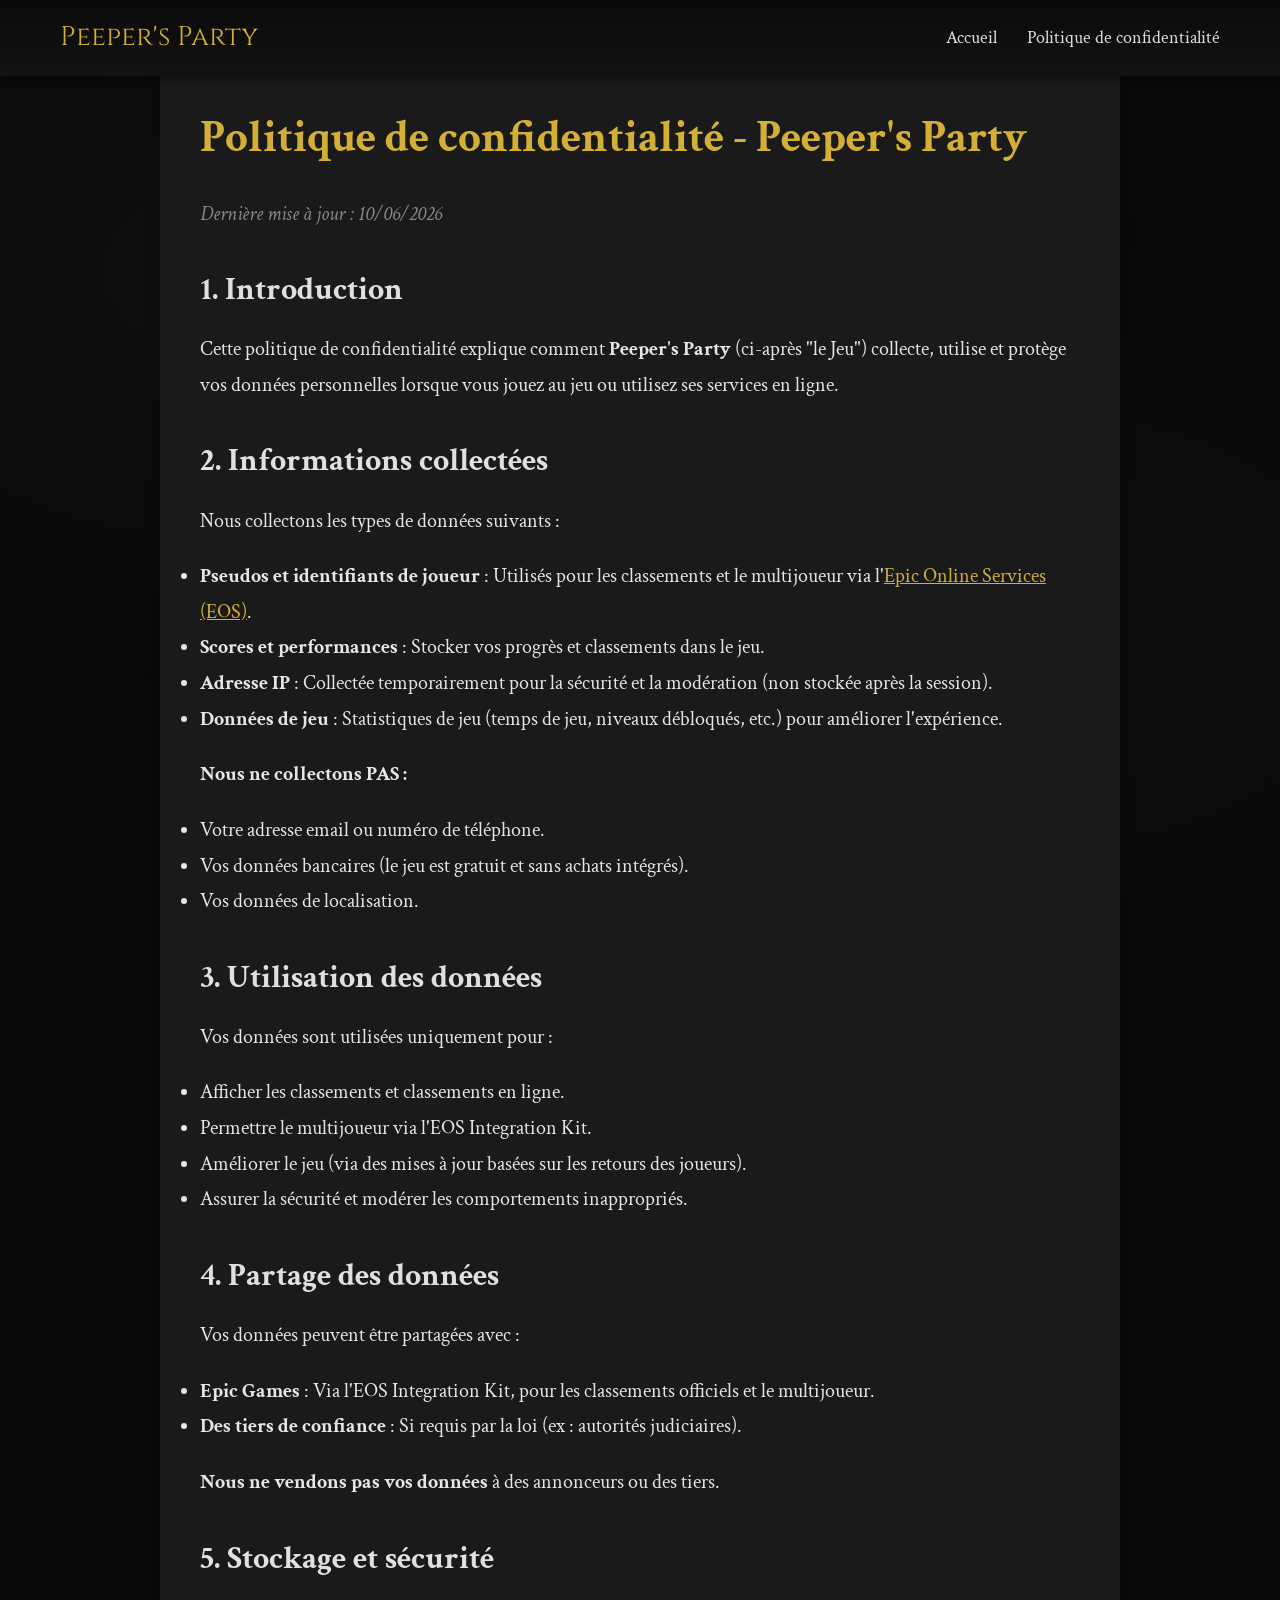
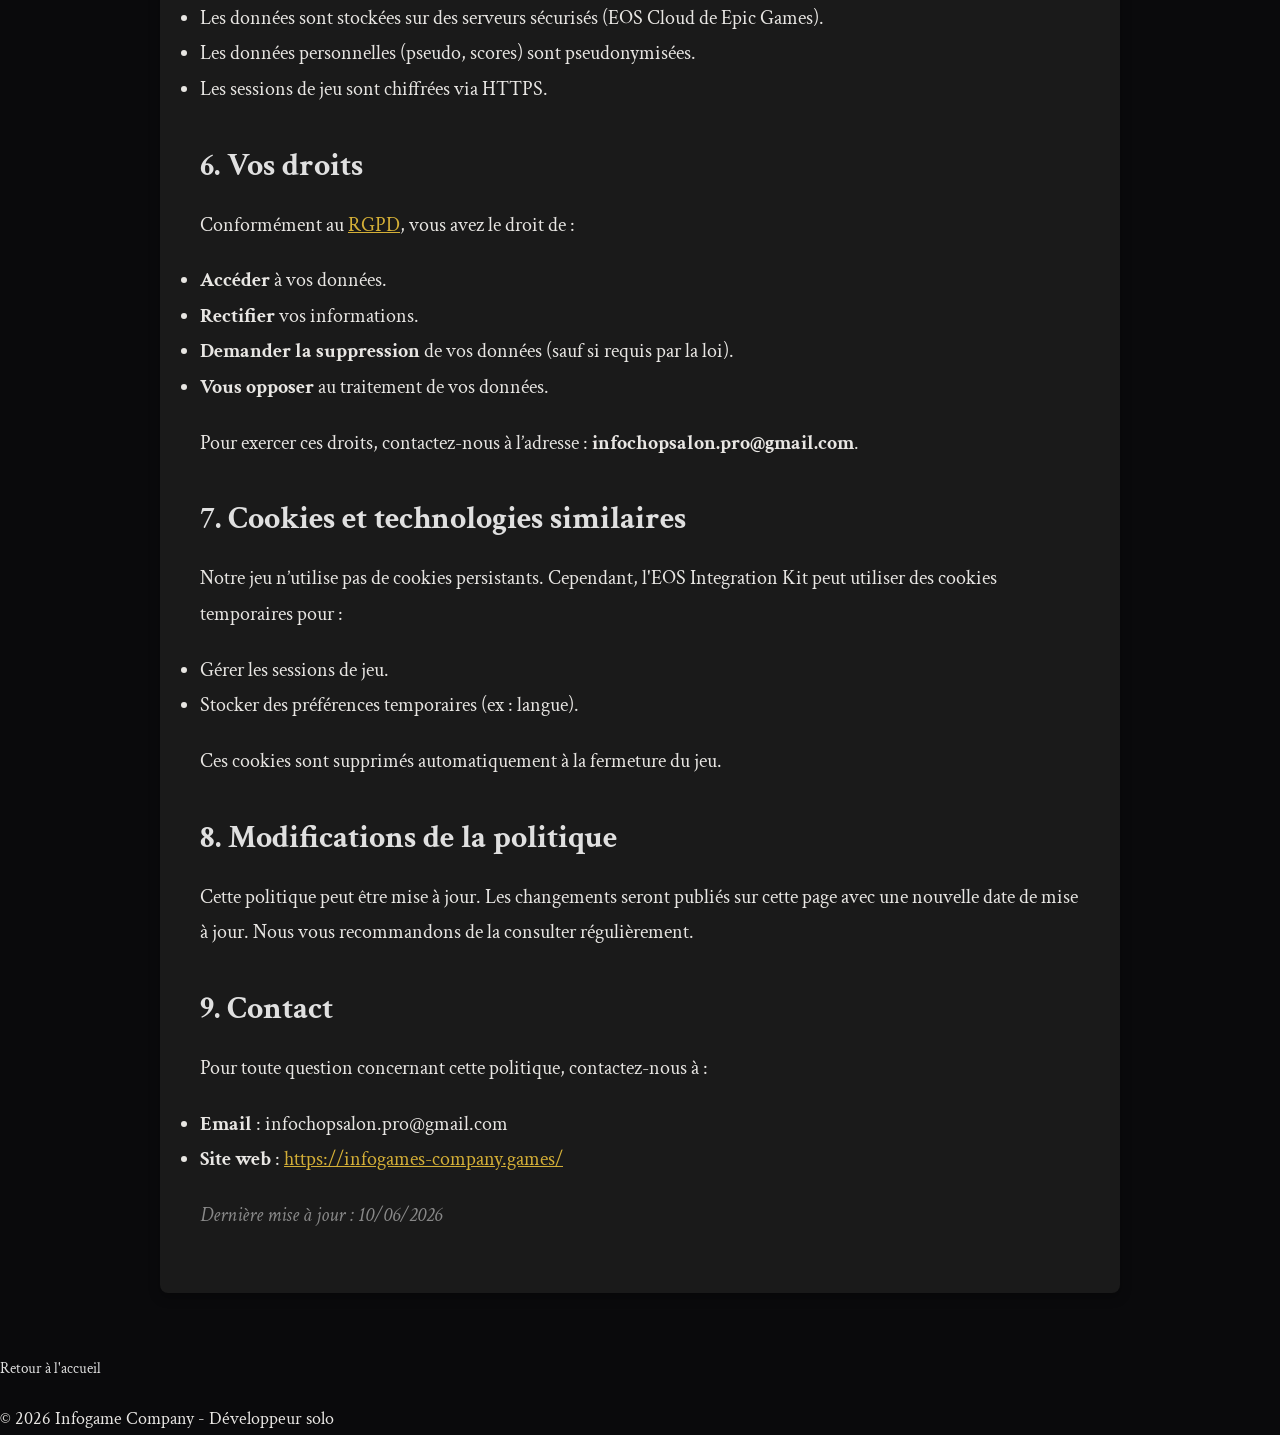
==== commit bf256df9: "Update privacy-policy.html" ====
--- a/privacy-policy.html
+++ b/privacy-policy.html
@@ -94,7 +94,7 @@
             <p>Pour toute question concernant cette politique, contactez-nous à :</p>
             <ul>
                 <li><strong>Email</strong> : infochopsalon.pro@gmail.com</li>
-                <li><strong>Site web</strong> : <a href="https://Bready214.github.io" target="_blank">https://Bready214.github.io</a></li>
+                <li><strong>Site web</strong> : <a href="https://infogames-company.games/" target="_blank">https://infogames-company.games/</a></li>
             </ul>
             <p class="last-update">Dernière mise à jour : 10/06/2026</p>
         </div>
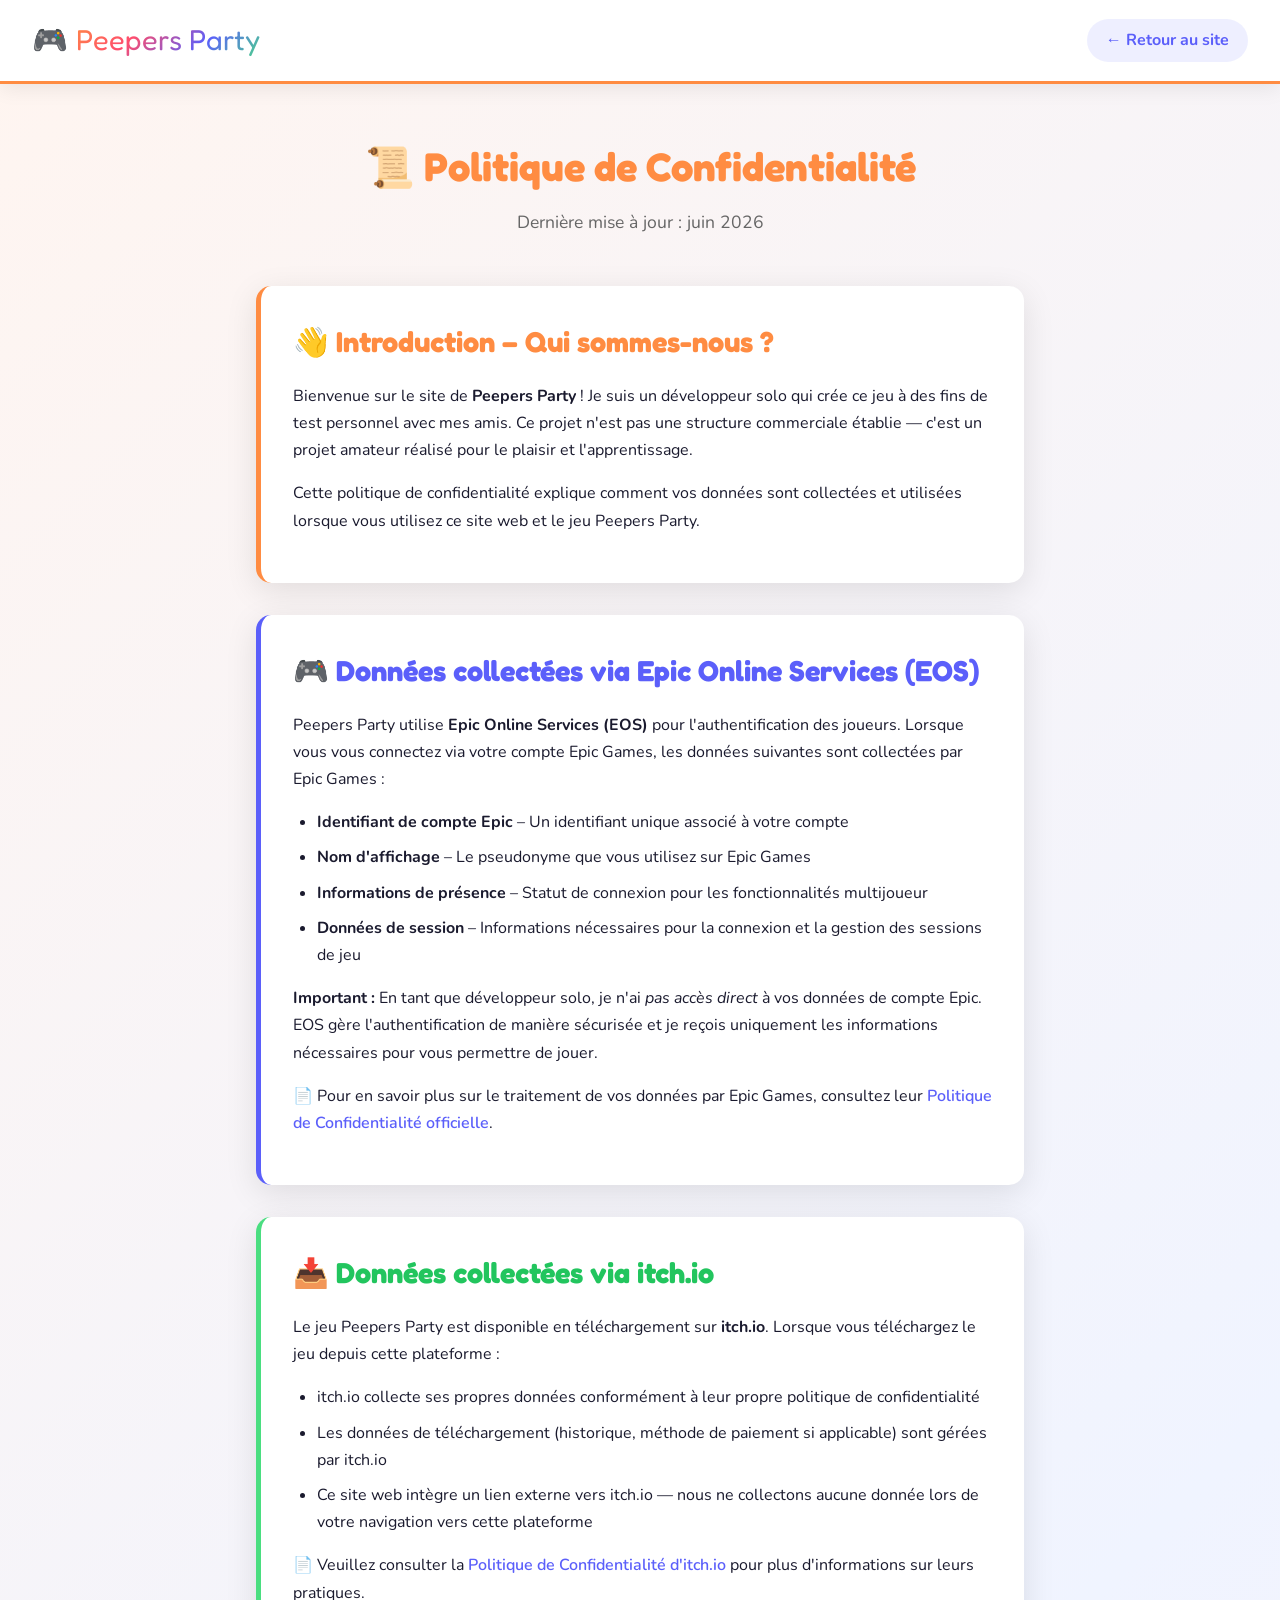
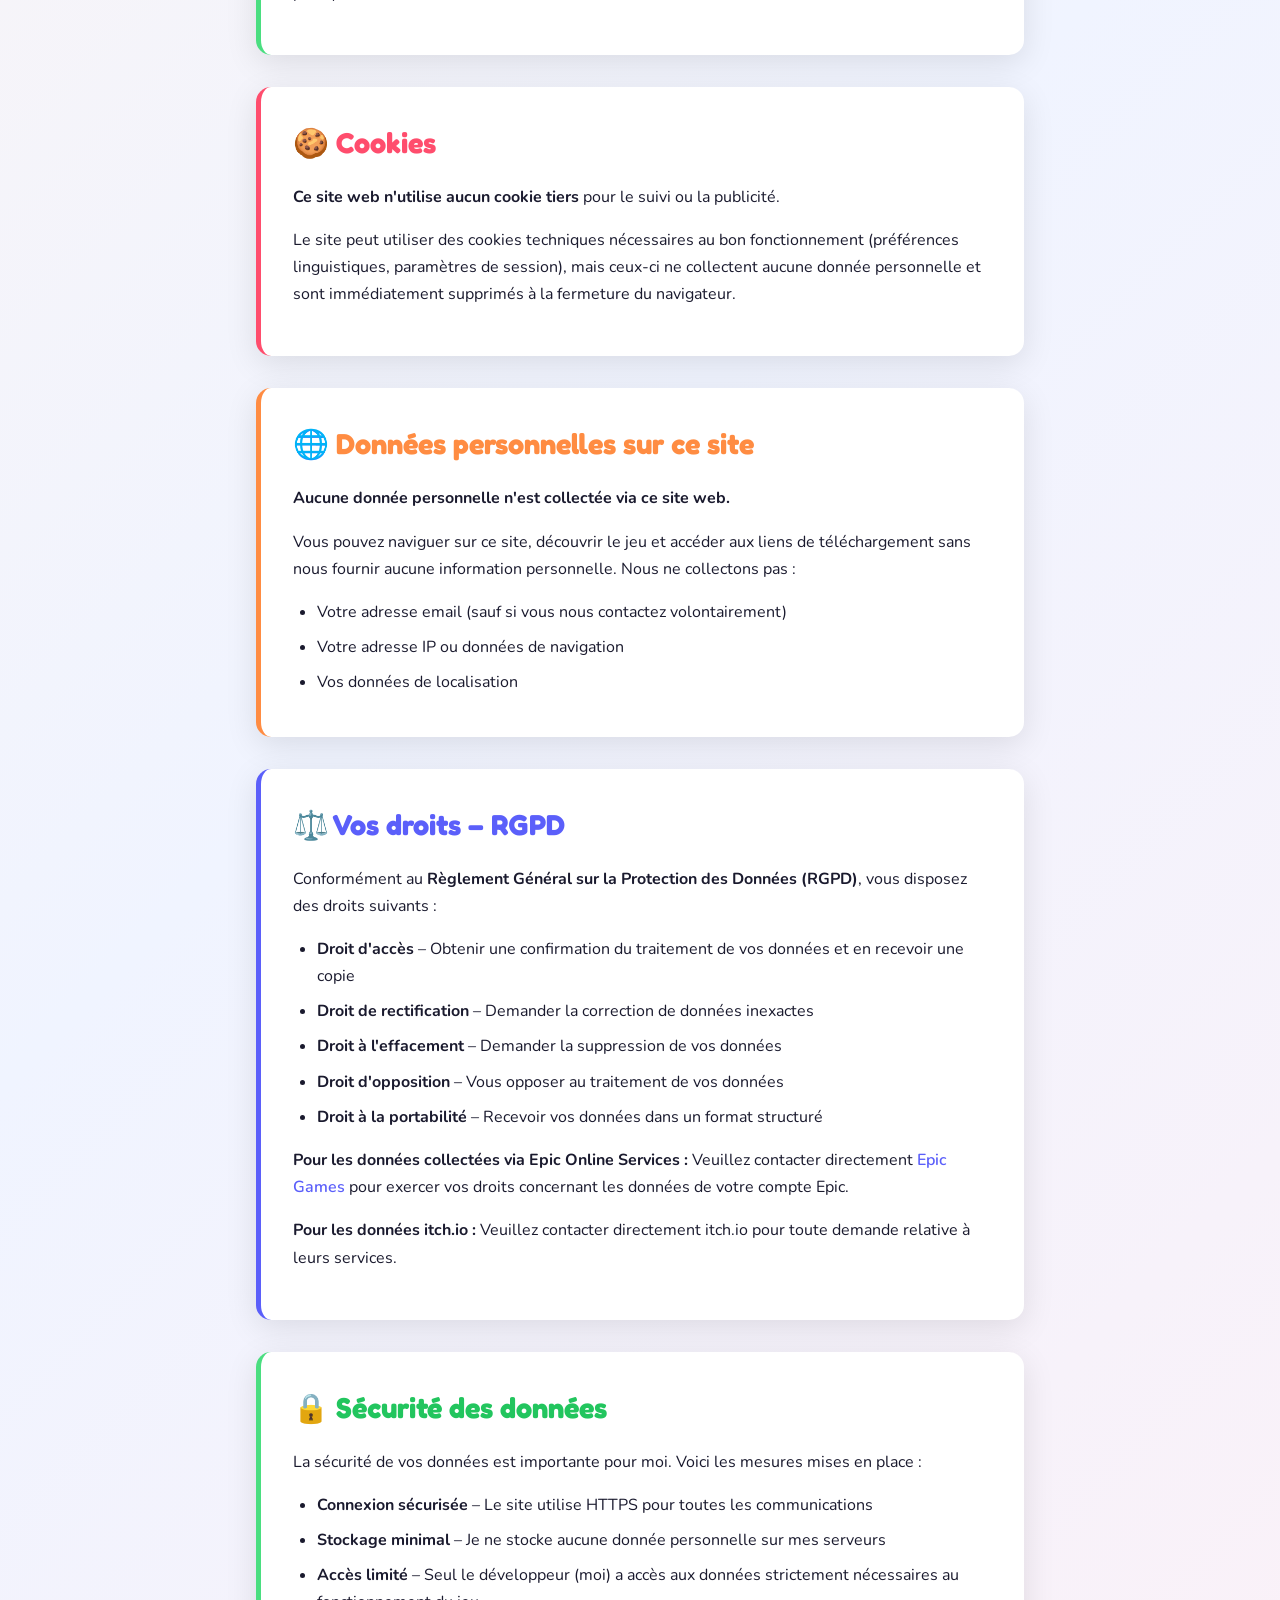
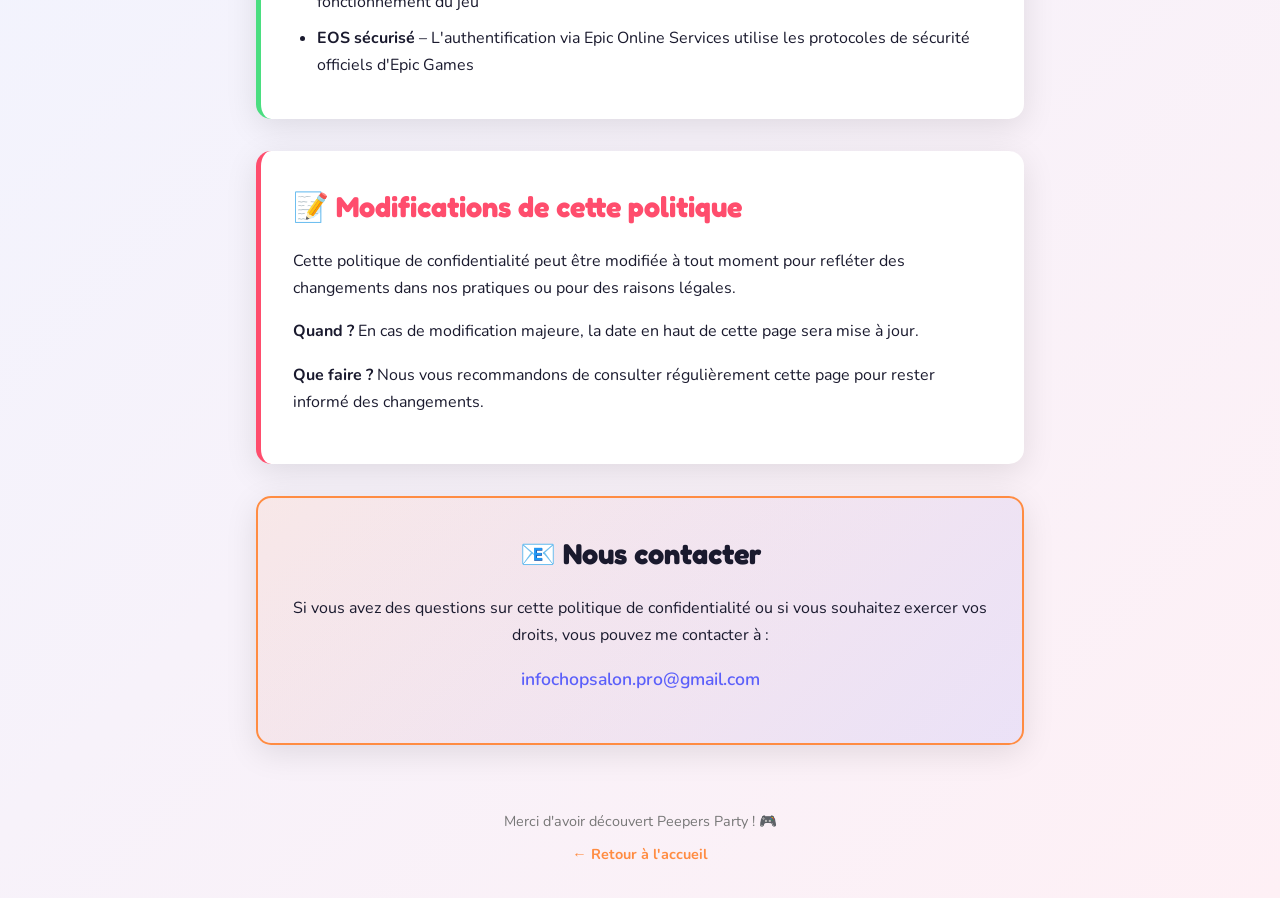
==== commit 27cede51: "Refont site" ====
--- a/privacy-policy.html
+++ b/privacy-policy.html
@@ -3,109 +3,306 @@
 <head>
     <meta charset="UTF-8">
     <meta name="viewport" content="width=device-width, initial-scale=1.0">
-    <title>Politique de confidentialité - Peeper's Party</title>
-    <link rel="stylesheet" href="style.css">
-    <link href="https://fonts.googleapis.com/css2?family=Cinzel:wght@400;700&family=Crimson+Text:wght@400;600&display=swap" rel="stylesheet">
+    <title>Politique de Confidentialité – Peeper's Party</title>
+    <link rel="preconnect" href="https://fonts.googleapis.com">
+    <link rel="preconnect" href="https://fonts.gstatic.com" crossorigin>
+    <link href="https://fonts.googleapis.com/css2?family=Fredoka+One&family=Nunito:wght@400;600;700&display=swap" rel="stylesheet">
+    <style>
+        :root {
+            --orange: #ff8c42;
+            --blue: #5b5ffa;
+            --red: #ff4d6d;
+            --green: #4ade80;
+            --dark: #1a1a2e;
+            --light: #f8f9ff;
+            --card-shadow: 0 8px 32px rgba(0, 0, 0, 0.1);
+        }
+
+        * {
+            margin: 0;
+            padding: 0;
+            box-sizing: border-box;
+        }
+
+        body {
+            font-family: 'Nunito', sans-serif;
+            background: linear-gradient(135deg, #fff5f0 0%, #f0f4ff 50%, #fef0f5 100%);
+            color: var(--dark);
+            line-height: 1.7;
+            min-height: 100vh;
+        }/* Sticky Navigation */
+        nav {
+            position: sticky;
+            top: 0;
+            background: rgba(255, 255, 255, 0.95);
+            backdrop-filter: blur(20px);
+            border-bottom: 3px solid var(--orange);
+            padding: 1rem 2rem;
+            display: flex;
+            justify-content: space-between;
+            align-items: center;
+            z-index: 1000;
+            box-shadow: 0 4px 20px rgba(0, 0, 0, 0.08);
+        }
+
+        .logo {
+            font-family: 'Fredoka One', cursive;
+            font-size: 1.8rem;
+            color: var(--orange);
+            text-decoration: none;
+            display: flex;
+            align-items: center;
+            gap: 0.5rem;
+        }
+
+        .logo span {
+            background: linear-gradient(135deg, var(--orange), var(--red), var(--blue), var(--green));
+            -webkit-background-clip: text;
+            -webkit-text-fill-color: transparent;
+            background-clip: text;
+        }
+
+        .back-link {
+            font-weight: 700;
+            color: var(--blue);
+            text-decoration: none;
+            padding: 0.5rem 1.2rem;
+            border-radius: 25px;
+            background: rgba(91, 95, 250, 0.1);
+            transition: all 0.3s ease;
+        }
+
+        .back-link:hover {
+            background: var(--blue);
+            color: white;
+            transform: translateY(-2px);
+        }
+
+        .container {
+            max-width: 800px;
+            margin: 2rem auto;
+            padding: 0 1rem;
+        }
+
+        .header {
+            text-align: center;
+            margin-bottom: 2rem;
+            padding: 1rem;
+        }
+
+        .header h1 {
+            font-family: 'Fredoka One', cursive;
+            font-size: 2.5rem;
+            color: var(--orange);
+            margin-bottom: 0.5rem;
+        }
+
+        .header p {
+            color: #666;
+            font-size: 1.1rem;
+        }
+
+        .card {
+            background: white;
+            border-radius: 15px;
+            padding: 2rem;
+            margin-bottom: 2rem;
+            box-shadow: var(--card-shadow);
+            border-left: 5px solid;
+            position: relative;
+        }
+
+        .card h2 {
+            font-family: 'Fredoka One', cursive;
+            font-size: 1.8rem;
+            margin-bottom: 1rem;
+            color: var(--dark);
+        }
+
+        .card p {
+            margin-bottom: 1rem;
+        }
+
+        .card ul {
+            padding-left: 1.5rem;
+            margin-top: 0.8rem;
+        }
+
+        .card li {
+            margin-bottom: 0.5rem;
+        }
+
+        .card a {
+            color: var(--blue);
+            font-weight: 600;
+            text-decoration: none;
+        }
+
+        .card a:hover {
+            text-decoration: underline;
+        }
+
+        /* Color variations for cards */
+        .card.orange { border-left-color: var(--orange); }
+        .card.orange h2 { color: var(--orange); }
+
+        .card.blue { border-left-color: var(--blue); }
+        .card.blue h2 { color: var(--blue); }
+
+        .card.red { border-left-color: var(--red); }
+        .card.red h2 { color: var(--red); }
+
+        .card.green { border-left-color: var(--green); }
+        .card.green h2 { color: #22c55e; }
+
+        /* Contact Card Special */
+        .card.contact {
+            background: linear-gradient(135deg, rgba(255, 140, 66, 0.1), rgba(91, 95, 250, 0.1));
+            border: 2px solid var(--orange);
+            text-align: center;
+        }
+
+        /* Footer */
+        footer {
+            text-align: center;
+            padding: 2rem;
+            color: #777;
+            font-size: 0.9rem;
+        }
+
+        footer a {
+            color: var(--orange);
+            font-weight: 700;
+            text-decoration: none;
+        }
+
+        footer a:hover {
+            text-decoration: underline;
+        }
+
+        /* Responsive */
+        @media (max-width: 768px) {
+            nav {
+                padding: 1rem;
+            }
+
+            .logo {
+                font-size: 1.4rem;
+            }
+
+            .header h1 {
+                font-size: 1.8rem;
+            }
+
+            .container {
+                padding: 2rem 1rem;
+            }
+
+            .card {
+                padding: 1.5rem;
+            }
+        }
+    </style>
 </head>
 <body>
-    <!-- Menu de navigation -->
-    <nav class="navbar">
-        <div class="container">
-            <a href="index.html" class="logo-nav">Peeper's Party</a>
-            <ul class="nav-links">
-                <li><a href="index.html">Accueil</a></li>
-                <li><a href="privacy-policy.html">Politique de confidentialité</a></li>
-            </ul>
+    <!-- Navigation -->
+    <nav>
+        <a href="index.html" class="logo">🎮 <span>Peepers Party</span></a>
+        <a href="index.html" class="back-link">← Retour au site</a>
+    </nav>
+
+    <div class="container">
+        <!-- Header -->
+        <div class="header">
+            <h1>📜 Politique de Confidentialité</h1>
+            <p>Dernière mise à jour : juin 2026</p>
+        </div><!-- Section 1: Introduction -->
+        <div class="card orange">
+            <h2>👋 Introduction – Qui sommes-nous ?</h2>
+            <p>Bienvenue sur le site de <strong>Peepers Party</strong> ! Je suis un développeur solo qui crée ce jeu à des fins de test personnel avec mes amis. Ce projet n'est pas une structure commerciale établie — c'est un projet amateur réalisé pour le plaisir et l'apprentissage.</p>
+            <p style="margin-top: 1rem;">Cette politique de confidentialité explique comment vos données sont collectées et utilisées lorsque vous utilisez ce site web et le jeu Peepers Party.</p>
+        </div><!-- Section 2: Epic Online Services -->
+        <div class="card blue">
+            <h2>🎮 Données collectées via Epic Online Services (EOS)</h2>
+            <p>Peepers Party utilise <strong>Epic Online Services (EOS)</strong> pour l'authentification des joueurs. Lorsque vous vous connectez via votre compte Epic Games, les données suivantes sont collectées par Epic Games :</p>
+            <ul>
+                <li><strong>Identifiant de compte Epic</strong> – Un identifiant unique associé à votre compte</li>
+                <li><strong>Nom d'affichage</strong> – Le pseudonyme que vous utilisez sur Epic Games</li>
+                <li><strong>Informations de présence</strong> – Statut de connexion pour les fonctionnalités multijoueur</li>
+                <li><strong>Données de session</strong> – Informations nécessaires pour la connexion et la gestion des sessions de jeu</li>
+            </ul>
+            <p style="margin-top: 1rem;"><strong>Important :</strong> En tant que développeur solo, je n'ai <em>pas accès direct</em> à vos données de compte Epic. EOS gère l'authentification de manière sécurisée et je reçois uniquement les informations nécessaires pour vous permettre de jouer.</p>
+            <p style="margin-top: 1rem;">📄 Pour en savoir plus sur le traitement de vos données par Epic Games, consultez leur <a href="https://www.epicgames.com/site/fr/privacypolicy" target="_blank" rel="noopener">Politique de Confidentialité officielle</a>.</p>
+        </div><!-- Section 3: itch.io -->
+        <div class="card green">
+            <h2>📥 Données collectées via itch.io</h2>
+            <p>Le jeu Peepers Party est disponible en téléchargement sur <strong>itch.io</strong>. Lorsque vous téléchargez le jeu depuis cette plateforme :</p>
+            <ul>
+                <li>itch.io collecte ses propres données conformément à leur propre politique de confidentialité</li>
+                <li>Les données de téléchargement (historique, méthode de paiement si applicable) sont gérées par itch.io</li>
+                <li>Ce site web intègre un lien externe vers itch.io — nous ne collectons aucune donnée lors de votre navigation vers cette plateforme</li>
+            </ul>
+            <p style="margin-top: 1rem;">📄 Veuillez consulter la <a href="https://itch.io/docs/legal/privacy-policy" target="_blank" rel="noopener">Politique de Confidentialité d'itch.io</a> pour plus d'informations sur leurs pratiques.</p>
         </div>
-    </nav>
-
-    <!-- Section Politique de confidentialité -->
-    <section class="privacy-policy">
-        <div class="policy-content">
-            <h1>Politique de confidentialité - Peeper's Party</h1>
-            <p class="last-update">Dernière mise à jour : 10/06/2026</p>
-
-            <h2>1. Introduction</h2>
-            <p>
-                Cette politique de confidentialité explique comment <strong>Peeper's Party</strong> (ci-après "le Jeu") collecte, utilise et protège vos données personnelles lorsque vous jouez au jeu ou utilisez ses services en ligne.
+
+        <!-- Section 4: Cookies -->
+        <div class="card red">
+            <h2>🍪 Cookies</h2>
+            <p><strong>Ce site web n'utilise aucun cookie tiers</strong> pour le suivi ou la publicité.</p>
+            <p style="margin-top: 0.8rem;">Le site peut utiliser des cookies techniques nécessaires au bon fonctionnement (préférences linguistiques, paramètres de session), mais ceux-ci ne collectent aucune donnée personnelle et sont immédiatement supprimés à la fermeture du navigateur.</p>
+        </div><!-- Section 5: Données personnelles sur ce site -->
+        <div class="card orange">
+            <h2>🌐 Données personnelles sur ce site</h2>
+            <p><strong>Aucune donnée personnelle n'est collectée via ce site web.</strong></p>
+            <p style="margin-top: 0.8rem;">Vous pouvez naviguer sur ce site, découvrir le jeu et accéder aux liens de téléchargement sans nous fournir aucune information personnelle. Nous ne collectons pas :</p>
+            <ul>
+                <li>Votre adresse email (sauf si vous nous contactez volontairement)</li>
+                <li>Votre adresse IP ou données de navigation</li>
+                <li>Vos données de localisation</li>
+            </ul>
+        </div><!-- Section 6: Droits des utilisateurs (RGPD) -->
+        <div class="card blue">
+            <h2>⚖️ Vos droits – RGPD</h2>
+            <p>Conformément au <strong>Règlement Général sur la Protection des Données (RGPD)</strong>, vous disposez des droits suivants :</p>
+            <ul>
+                <li><strong>Droit d'accès</strong> – Obtenir une confirmation du traitement de vos données et en recevoir une copie</li>
+                <li><strong>Droit de rectification</strong> – Demander la correction de données inexactes</li>
+                <li><strong>Droit à l'effacement</strong> – Demander la suppression de vos données</li>
+                <li><strong>Droit d'opposition</strong> – Vous opposer au traitement de vos données</li>
+                <li><strong>Droit à la portabilité</strong> – Recevoir vos données dans un format structuré</li>
+            </ul>
+            <p style="margin-top: 1rem;"><strong>Pour les données collectées via Epic Online Services :</strong> Veuillez contacter directement <a href="https://www.epicgames.com/site/fr/privacypolicy" target="_blank">Epic Games</a> pour exercer vos droits concernant les données de votre compte Epic.</p>
+            <p style="margin-top: 0.8rem;"><strong>Pour les données itch.io :</strong> Veuillez contacter directement itch.io pour toute demande relative à leurs services.</p>
+        </div><!-- Section 7: Sécurité des données -->
+        <div class="card green">
+            <h2>🔒 Sécurité des données</h2>
+            <p>La sécurité de vos données est importante pour moi. Voici les mesures mises en place :</p>
+            <ul>
+                <li><strong>Connexion sécurisée</strong> – Le site utilise HTTPS pour toutes les communications</li>
+                <li><strong>Stockage minimal</strong> – Je ne stocke aucune donnée personnelle sur mes serveurs</li>
+                <li><strong>Accès limité</strong> – Seul le développeur (moi) a accès aux données strictement nécessaires au fonctionnement du jeu</li>
+                <li><strong>EOS sécurisé</strong> – L'authentification via Epic Online Services utilise les protocoles de sécurité officiels d'Epic Games</li>
+            </ul>
+        </div>
+
+        <!-- Section 8: Modifications de la politique -->
+        <div class="card red">
+            <h2>📝 Modifications de cette politique</h2>
+            <p>Cette politique de confidentialité peut être modifiée à tout moment pour refléter des changements dans nos pratiques ou pour des raisons légales.</p>
+            <p style="margin-top: 0.8rem;"><strong>Quand ?</strong> En cas de modification majeure, la date en haut de cette page sera mise à jour.</p>
+            <p style="margin-top: 0.8rem;"><strong>Que faire ?</strong> Nous vous recommandons de consulter régulièrement cette page pour rester informé des changements.</p>
+        </div><!-- Section 9: Contact -->
+        <div class="card contact">
+            <h2>📧 Nous contacter</h2>
+            <p>Si vous avez des questions sur cette politique de confidentialité ou si vous souhaitez exercer vos droits, vous pouvez me contacter à :</p>
+            <p style="margin-top: 1rem; font-weight: 600; font-size: 1.1rem; color: var(--blue);">
+                infochopsalon.pro@gmail.com
             </p>
-
-            <h2>2. Informations collectées</h2>
-            <p>Nous collectons les types de données suivants :</p>
-            <ul>
-                <li><strong>Pseudos et identifiants de joueur</strong> : Utilisés pour les classements et le multijoueur via l'<a href="https://dev.epicgames.com/docs/fr/services" target="_blank">Epic Online Services (EOS)</a>.</li>
-                <li><strong>Scores et performances</strong> : Stocker vos progrès et classements dans le jeu.</li>
-                <li><strong>Adresse IP</strong> : Collectée temporairement pour la sécurité et la modération (non stockée après la session).</li>
-                <li><strong>Données de jeu</strong> : Statistiques de jeu (temps de jeu, niveaux débloqués, etc.) pour améliorer l'expérience.</li>
-            </ul>
-            <p><strong>Nous ne collectons PAS :</strong></p>
-            <ul>
-                <li>Votre adresse email ou numéro de téléphone.</li>
-                <li>Vos données bancaires (le jeu est gratuit et sans achats intégrés).</li>
-                <li>Vos données de localisation.</li>
-            </ul>
-
-            <h2>3. Utilisation des données</h2>
-            <p>Vos données sont utilisées uniquement pour :</p>
-            <ul>
-                <li>Afficher les classements et classements en ligne.</li>
-                <li>Permettre le multijoueur via l'EOS Integration Kit.</li>
-                <li>Améliorer le jeu (via des mises à jour basées sur les retours des joueurs).</li>
-                <li>Assurer la sécurité et modérer les comportements inappropriés.</li>
-            </ul>
-
-            <h2>4. Partage des données</h2>
-            <p>Vos données peuvent être partagées avec :</p>
-            <ul>
-                <li><strong>Epic Games</strong> : Via l'EOS Integration Kit, pour les classements officiels et le multijoueur.</li>
-                <li><strong>Des tiers de confiance</strong> : Si requis par la loi (ex : autorités judiciaires).</li>
-            </ul>
-            <p><strong>Nous ne vendons pas vos données</strong> à des annonceurs ou des tiers.</p>
-
-            <h2>5. Stockage et sécurité</h2>
-            <ul>
-                <li>Les données sont stockées sur des serveurs sécurisés (EOS Cloud de Epic Games).</li>
-                <li>Les données personnelles (pseudo, scores) sont pseudonymisées.</li>
-                <li>Les sessions de jeu sont chiffrées via HTTPS.</li>
-            </ul>
-
-            <h2>6. Vos droits</h2>
-            <p>Conformément au <a href="https://eur-lex.europa.eu/legal-content/FR/TXT/?uri=CELEX%3A32016R0679" target="_blank">RGPD</a>, vous avez le droit de :</p>
-            <ul>
-                <li><strong>Accéder</strong> à vos données.</li>
-                <li><strong>Rectifier</strong> vos informations.</li>
-                <li><strong>Demander la suppression</strong> de vos données (sauf si requis par la loi).</li>
-                <li><strong>Vous opposer</strong> au traitement de vos données.</li>
-            </ul>
-            <p>Pour exercer ces droits, contactez-nous à l’adresse : <strong>infochopsalon.pro@gmail.com</strong>.</p>
-
-            <h2>7. Cookies et technologies similaires</h2>
-            <p>Notre jeu n’utilise pas de cookies persistants. Cependant, l'EOS Integration Kit peut utiliser des cookies temporaires pour :</p>
-            <ul>
-                <li>Gérer les sessions de jeu.</li>
-                <li>Stocker des préférences temporaires (ex : langue).</li>
-            </ul>
-            <p>Ces cookies sont supprimés automatiquement à la fermeture du jeu.</p>
-
-            <h2>8. Modifications de la politique</h2>
-            <p>Cette politique peut être mise à jour. Les changements seront publiés sur cette page avec une nouvelle date de mise à jour. Nous vous recommandons de la consulter régulièrement.</p>
-
-            <h2>9. Contact</h2>
-            <p>Pour toute question concernant cette politique, contactez-nous à :</p>
-            <ul>
-                <li><strong>Email</strong> : infochopsalon.pro@gmail.com</li>
-                <li><strong>Site web</strong> : <a href="https://infogames-company.games/" target="_blank">https://infogames-company.games/</a></li>
-            </ul>
-            <p class="last-update">Dernière mise à jour : 10/06/2026</p>
         </div>
-    </section>
-
-    <!-- Footer -->
+    </div><!-- Footer -->
     <footer>
-        <div class="footer-links">
-            <a href="index.html">Retour à l'accueil</a>
-        </div>
-        <p>© 2026 Infogame Company - Développeur solo</p>
+        <p>Merci d'avoir découvert Peepers Party ! 🎮</p>
+        <p style="margin-top: 0.5rem;"><a href="index.html">← Retour à l'accueil</a></p>
     </footer>
 </body>
 </html>
